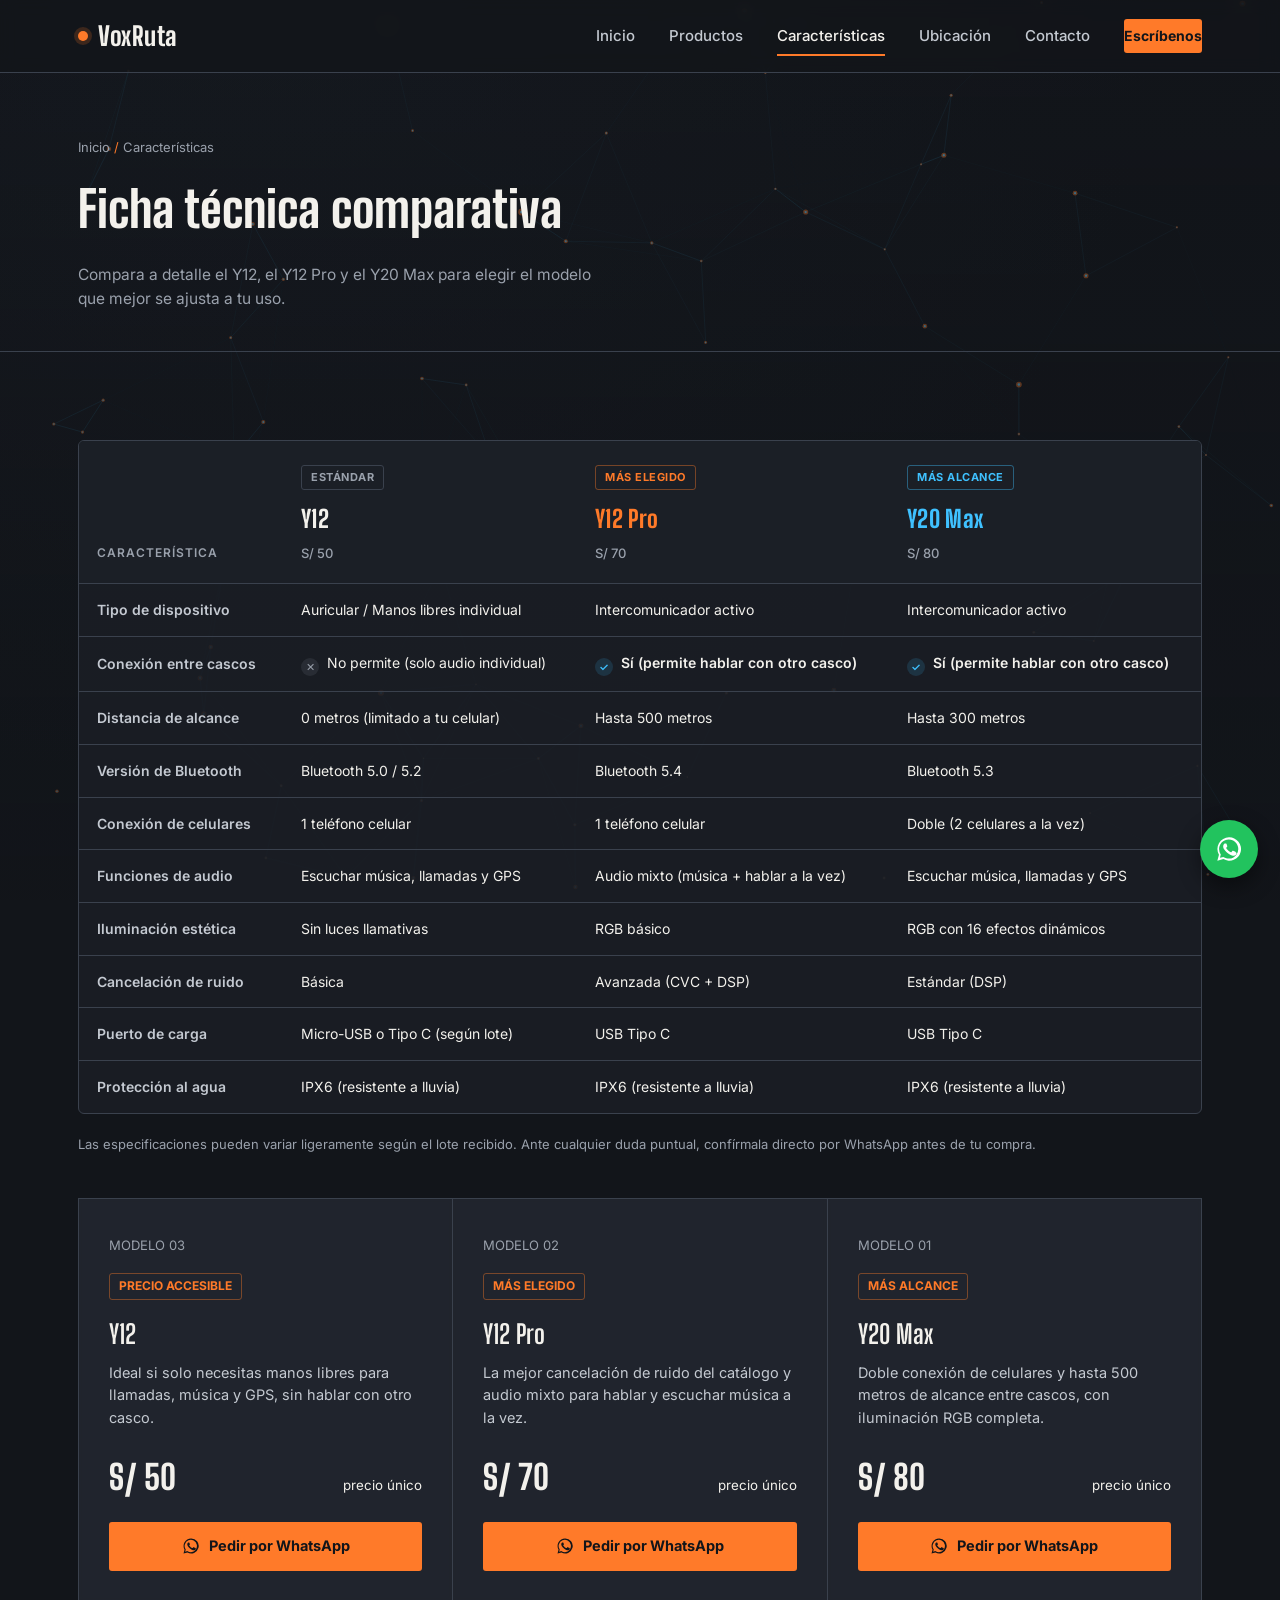
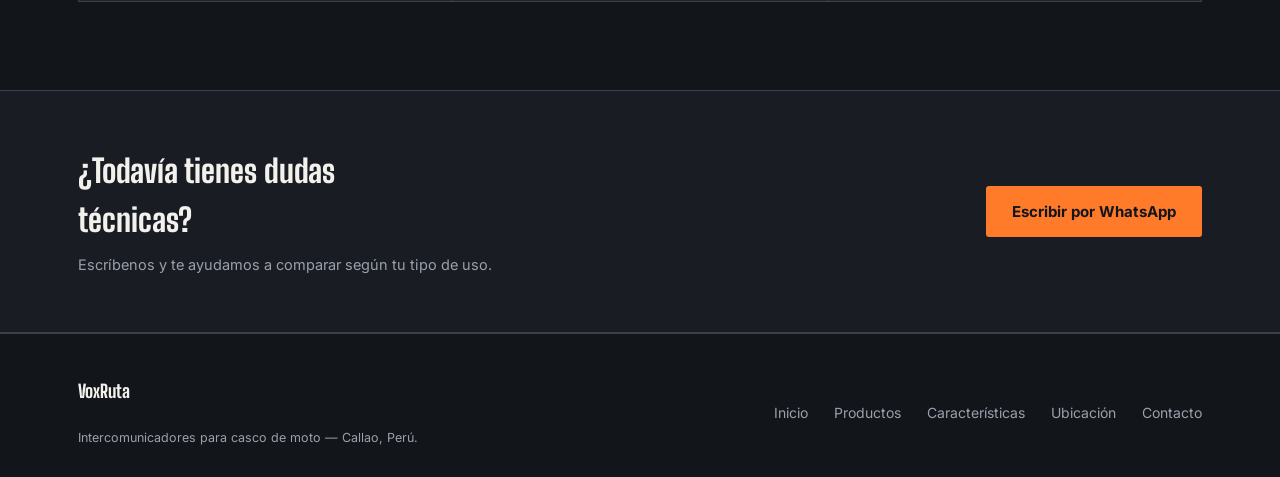
==== caracteristicas.html @ f1b03894 "Add files via upload" ====
<!DOCTYPE html>
<html lang="es">
<head>
<meta charset="UTF-8">
<meta name="viewport" content="width=device-width, initial-scale=1.0">
<title>Características técnicas — VoxRuta</title>
<meta name="description" content="Compara las características técnicas de los intercomunicadores VoxRuta: Y12, Y12 Pro y Y20 Max.">
<link rel="stylesheet" href="estilos/estilos.css">
</head>
<body>

<canvas id="fondo-animado"></canvas>
<div class="velo-fondo"></div>

<header class="encabezado">
  <div class="envoltura">
    <a href="index.html" class="marca"><span class="punto"></span>VoxRuta</a>
    <nav class="nav-principal" id="nav-principal">
      <a href="index.html">Inicio</a>
      <a href="productos.html">Productos</a>
      <a href="caracteristicas.html" class="activo">Características</a>
      <a href="ubicacion.html">Ubicación</a>
      <a href="contactos.html">Contacto</a>
      <a href="https://wa.me/51930140078?text=Hola%20VoxRuta%2C%20quiero%20informaci%C3%B3n%20sobre%20sus%20intercomunicadores" class="btn-wsp-nav" target="_blank" rel="noopener">Escríbenos</a>
    </nav>
    <button class="menu-toggle" id="menu-toggle" aria-label="Abrir menú" aria-expanded="false">
      <span></span><span></span><span></span>
    </button>
  </div>
</header>

<main>

  <section class="encabezado-pagina">
    <div class="envoltura">
      <div class="miga">Inicio <span class="ambar">/</span> Características</div>
      <h1>Ficha técnica comparativa</h1>
      <p>Compara a detalle el Y12, el Y12 Pro y el Y20 Max para elegir el modelo que mejor se ajusta a tu uso.</p>
    </div>
  </section>

  <section class="seccion">
    <div class="envoltura">

      <div class="tabla-envoltorio">
        <table class="tabla-caracteristicas">
          <thead>
            <tr>
              <th class="col-caracteristica">Característica</th>
              <th class="col-modelo modelo-y12">
                <span class="badge-modelo">Estándar</span>
                Y12
                <span class="precio-col">S/ 50</span>
              </th>
              <th class="col-modelo modelo-y12pro">
                <span class="badge-modelo badge-ambar">Más elegido</span>
                Y12 Pro
                <span class="precio-col">S/ 70</span>
              </th>
              <th class="col-modelo modelo-y20max">
                <span class="badge-modelo badge-onda">Más alcance</span>
                Y20 Max
                <span class="precio-col">S/ 80</span>
              </th>
            </tr>
          </thead>
          <tbody>
            <tr>
              <td class="col-caracteristica">Tipo de dispositivo</td>
              <td>Auricular / Manos libres individual</td>
              <td>Intercomunicador activo</td>
              <td>Intercomunicador activo</td>
            </tr>
            <tr>
              <td class="col-caracteristica">Conexión entre cascos</td>
              <td class="valor-no"><span class="icono-valor">✕</span>No permite (solo audio individual)</td>
              <td class="valor-si"><span class="icono-valor">✓</span>Sí (permite hablar con otro casco)</td>
              <td class="valor-si"><span class="icono-valor">✓</span>Sí (permite hablar con otro casco)</td>
            </tr>
            <tr>
              <td class="col-caracteristica">Distancia de alcance</td>
              <td>0 metros (limitado a tu celular)</td>
              <td>Hasta 500 metros</td>
              <td>Hasta 300 metros</td>
            </tr>
            <tr>
              <td class="col-caracteristica">Versión de Bluetooth</td>
              <td>Bluetooth 5.0 / 5.2</td>
              <td>Bluetooth 5.4</td>
              <td>Bluetooth 5.3</td>
            </tr>
            <tr>
              <td class="col-caracteristica">Conexión de celulares</td>
              <td>1 teléfono celular</td>
              <td>1 teléfono celular</td>
              <td>Doble (2 celulares a la vez)</td>
            </tr>
            <tr>
              <td class="col-caracteristica">Funciones de audio</td>
              <td>Escuchar música, llamadas y GPS</td>
              <td>Audio mixto (música + hablar a la vez)</td>
              <td>Escuchar música, llamadas y GPS</td>
            </tr>
            <tr>
              <td class="col-caracteristica">Iluminación estética</td>
              <td>Sin luces llamativas</td>
              <td>RGB básico</td>
              <td>RGB con 16 efectos dinámicos</td>
            </tr>
            <tr>
              <td class="col-caracteristica">Cancelación de ruido</td>
              <td>Básica</td>
              <td>Avanzada (CVC + DSP)</td>
              <td>Estándar (DSP)</td>
            </tr>
            <tr>
              <td class="col-caracteristica">Puerto de carga</td>
              <td>Micro-USB o Tipo C (según lote)</td>
              <td>USB Tipo C</td>
              <td>USB Tipo C</td>
            </tr>
            <tr>
              <td class="col-caracteristica">Protección al agua</td>
              <td>IPX6 (resistente a lluvia)</td>
              <td>IPX6 (resistente a lluvia)</td>
              <td>IPX6 (resistente a lluvia)</td>
            </tr>
          </tbody>
        </table>
      </div>

      <p style="margin-top:20px; font-size:13px; color:var(--gris-400)">Las especificaciones pueden variar ligeramente según el lote recibido. Ante cualquier duda puntual, confírmala directo por WhatsApp antes de tu compra.</p>

      <div class="grilla-productos" style="margin-top:44px;">

        <article class="tarjeta-producto">
          <span class="modelo-num">MODELO 03</span>
          <span class="destacado">PRECIO ACCESIBLE</span>
          <h3>Y12</h3>
          <p class="desc">Ideal si solo necesitas manos libres para llamadas, música y GPS, sin hablar con otro casco.</p>
          <div class="precio-fila">
            <span class="precio">S/ 50</span>
            <small>precio único</small>
          </div>
          <a href="https://wa.me/51930140078?text=Hola%20VoxRuta%2C%20quiero%20cotizar%20el%20Y12%20(S%2F%2050)" class="btn-comprar" target="_blank" rel="noopener">
            <svg viewBox="0 0 24 24" fill="currentColor"><path d="M17.5 14.4c-.3-.1-1.6-.8-1.9-.9-.3-.1-.4-.1-.6.1-.2.3-.7.9-.8 1-.1.2-.3.2-.6.1-.3-.1-1.2-.4-2.3-1.4-.8-.7-1.4-1.6-1.6-1.9-.2-.3 0-.5.1-.6.1-.1.3-.3.4-.5.1-.1.2-.3.3-.4.1-.2 0-.4 0-.5C10.4 9 10 8 9.8 7.6c-.2-.4-.4-.4-.6-.4h-.5c-.2 0-.5.1-.7.3-.3.3-1 1-1 2.3s1 2.7 1.2 2.9c.1.2 2 3 4.8 4.3.7.3 1.2.5 1.6.6.7.2 1.3.2 1.8.1.5-.1 1.6-.7 1.9-1.3.2-.6.2-1.1.2-1.2-.1-.1-.3-.2-.6-.3Z"/><path d="M12 2a10 10 0 0 0-8.6 15L2 22l5.2-1.4A10 10 0 1 0 12 2Zm0 18.2c-1.6 0-3.2-.4-4.5-1.2l-.3-.2-3 .8.8-2.9-.2-.3A8.2 8.2 0 1 1 12 20.2Z"/></svg>
            Pedir por WhatsApp
          </a>
        </article>

        <article class="tarjeta-producto">
          <span class="modelo-num">MODELO 02</span>
          <span class="destacado">MÁS ELEGIDO</span>
          <h3>Y12 Pro</h3>
          <p class="desc">La mejor cancelación de ruido del catálogo y audio mixto para hablar y escuchar música a la vez.</p>
          <div class="precio-fila">
            <span class="precio">S/ 70</span>
            <small>precio único</small>
          </div>
          <a href="https://wa.me/51930140078?text=Hola%20VoxRuta%2C%20quiero%20cotizar%20el%20Y12%20Pro%20(S%2F%2070)" class="btn-comprar" target="_blank" rel="noopener">
            <svg viewBox="0 0 24 24" fill="currentColor"><path d="M17.5 14.4c-.3-.1-1.6-.8-1.9-.9-.3-.1-.4-.1-.6.1-.2.3-.7.9-.8 1-.1.2-.3.2-.6.1-.3-.1-1.2-.4-2.3-1.4-.8-.7-1.4-1.6-1.6-1.9-.2-.3 0-.5.1-.6.1-.1.3-.3.4-.5.1-.1.2-.3.3-.4.1-.2 0-.4 0-.5C10.4 9 10 8 9.8 7.6c-.2-.4-.4-.4-.6-.4h-.5c-.2 0-.5.1-.7.3-.3.3-1 1-1 2.3s1 2.7 1.2 2.9c.1.2 2 3 4.8 4.3.7.3 1.2.5 1.6.6.7.2 1.3.2 1.8.1.5-.1 1.6-.7 1.9-1.3.2-.6.2-1.1.2-1.2-.1-.1-.3-.2-.6-.3Z"/><path d="M12 2a10 10 0 0 0-8.6 15L2 22l5.2-1.4A10 10 0 1 0 12 2Zm0 18.2c-1.6 0-3.2-.4-4.5-1.2l-.3-.2-3 .8.8-2.9-.2-.3A8.2 8.2 0 1 1 12 20.2Z"/></svg>
            Pedir por WhatsApp
          </a>
        </article>

        <article class="tarjeta-producto">
          <span class="modelo-num">MODELO 01</span>
          <span class="destacado">MÁS ALCANCE</span>
          <h3>Y20 Max</h3>
          <p class="desc">Doble conexión de celulares y hasta 500 metros de alcance entre cascos, con iluminación RGB completa.</p>
          <div class="precio-fila">
            <span class="precio">S/ 80</span>
            <small>precio único</small>
          </div>
          <a href="https://wa.me/51930140078?text=Hola%20VoxRuta%2C%20quiero%20cotizar%20el%20Y20%20Max%20(S%2F%2080)" class="btn-comprar" target="_blank" rel="noopener">
            <svg viewBox="0 0 24 24" fill="currentColor"><path d="M17.5 14.4c-.3-.1-1.6-.8-1.9-.9-.3-.1-.4-.1-.6.1-.2.3-.7.9-.8 1-.1.2-.3.2-.6.1-.3-.1-1.2-.4-2.3-1.4-.8-.7-1.4-1.6-1.6-1.9-.2-.3 0-.5.1-.6.1-.1.3-.3.4-.5.1-.1.2-.3.3-.4.1-.2 0-.4 0-.5C10.4 9 10 8 9.8 7.6c-.2-.4-.4-.4-.6-.4h-.5c-.2 0-.5.1-.7.3-.3.3-1 1-1 2.3s1 2.7 1.2 2.9c.1.2 2 3 4.8 4.3.7.3 1.2.5 1.6.6.7.2 1.3.2 1.8.1.5-.1 1.6-.7 1.9-1.3.2-.6.2-1.1.2-1.2-.1-.1-.3-.2-.6-.3Z"/><path d="M12 2a10 10 0 0 0-8.6 15L2 22l5.2-1.4A10 10 0 1 0 12 2Zm0 18.2c-1.6 0-3.2-.4-4.5-1.2l-.3-.2-3 .8.8-2.9-.2-.3A8.2 8.2 0 1 1 12 20.2Z"/></svg>
            Pedir por WhatsApp
          </a>
        </article>

      </div>

    </div>
  </section>

  <section class="banner-wsp">
    <div class="envoltura">
      <div>
        <h3>¿Todavía tienes dudas técnicas?</h3>
        <p>Escríbenos y te ayudamos a comparar según tu tipo de uso.</p>
      </div>
      <a href="https://wa.me/51930140078?text=Hola%20VoxRuta%2C%20tengo%20una%20duda%20t%C3%A9cnica%20sobre%20los%20modelos" class="btn-primario" target="_blank" rel="noopener">Escribir por WhatsApp</a>
    </div>
  </section>

</main>

<footer class="pie">
  <div class="envoltura">
    <div>
      <div class="pie-marca">VoxRuta</div>
      <p class="pie-copy">Intercomunicadores para casco de moto — Callao, Perú.</p>
    </div>
    <nav class="pie-links">
      <a href="index.html">Inicio</a>
      <a href="productos.html">Productos</a>
      <a href="caracteristicas.html">Características</a>
      <a href="ubicacion.html">Ubicación</a>
      <a href="contacto.html">Contacto</a>
    </nav>
  </div>
</footer>

<a class="wsp-flotante" href="https://wa.me/51930140078?text=Hola%20VoxRuta%2C%20quiero%20informaci%C3%B3n%20sobre%20sus%20intercomunicadores" target="_blank" rel="noopener" aria-label="Escribir por WhatsApp">
  <svg viewBox="0 0 24 24" fill="#fff"><path d="M17.5 14.4c-.3-.1-1.6-.8-1.9-.9-.3-.1-.4-.1-.6.1-.2.3-.7.9-.8 1-.1.2-.3.2-.6.1-.3-.1-1.2-.4-2.3-1.4-.8-.7-1.4-1.6-1.6-1.9-.2-.3 0-.5.1-.6.1-.1.3-.3.4-.5.1-.1.2-.3.3-.4.1-.2 0-.4 0-.5C10.4 9 10 8 9.8 7.6c-.2-.4-.4-.4-.6-.4h-.5c-.2 0-.5.1-.7.3-.3.3-1 1-1 2.3s1 2.7 1.2 2.9c.1.2 2 3 4.8 4.3.7.3 1.2.5 1.6.6.7.2 1.3.2 1.8.1.5-.1 1.6-.7 1.9-1.3.2-.6.2-1.1.2-1.2-.1-.1-.3-.2-.6-.3Z"/><path d="M12 2a10 10 0 0 0-8.6 15L2 22l5.2-1.4A10 10 0 1 0 12 2Zm0 18.2c-1.6 0-3.2-.4-4.5-1.2l-.3-.2-3 .8.8-2.9-.2-.3A8.2 8.2 0 1 1 12 20.2Z"/></svg>
</a>

<style>
  .tabla-envoltorio{
    overflow-x:auto;
    border:1px solid var(--linea-500);
    border-radius:6px;
    background:rgba(27,31,38,0.82);
    -webkit-overflow-scrolling:touch;
  }

  .tabla-caracteristicas{
    width:100%;
    border-collapse:collapse;
    min-width:720px;
    font-size:14.5px;
  }

  .tabla-caracteristicas thead th{
    text-align:left;
    padding:24px 18px 20px;
    background:var(--asfalto-800);
    border-bottom:1px solid var(--linea-500);
    vertical-align:top;
  }

  .tabla-caracteristicas th.col-caracteristica{
    color:var(--gris-400);
    font-family:var(--fuente-texto);
    font-size:12px;
    font-weight:600;
    text-transform:uppercase;
    letter-spacing:1px;
    vertical-align:bottom;
  }

  .col-modelo{
    font-family:var(--fuente-display);
    font-weight:800;
    font-size:24px;
    letter-spacing:0.3px;
  }

  .modelo-y12{ color:var(--crema-100); }
  .modelo-y12pro{ color:var(--ambar-500); }
  .modelo-y20max{ color:var(--onda-500); }

  .badge-modelo{
    display:block;
    width:fit-content;
    font-family:var(--fuente-texto);
    font-size:11px;
    font-weight:700;
    text-transform:uppercase;
    letter-spacing:0.5px;
    color:var(--gris-400);
    border:1px solid var(--linea-500);
    padding:3px 9px;
    border-radius:3px;
    margin-bottom:10px;
  }

  .badge-modelo.badge-ambar{
    color:var(--ambar-500);
    border-color:rgba(255,122,41,0.4);
  }

  .badge-modelo.badge-onda{
    color:var(--onda-500);
    border-color:rgba(63,193,255,0.4);
  }

  .precio-col{
    display:block;
    font-family:var(--fuente-texto);
    font-size:13px;
    font-weight:500;
    color:var(--gris-400);
    margin-top:6px;
    letter-spacing:0;
  }

  .tabla-caracteristicas td{
    padding:15px 18px;
    border-bottom:1px solid var(--linea-500);
    color:var(--crema-100);
    vertical-align:middle;
    font-size:14px;
  }

  .tabla-caracteristicas td.col-caracteristica{
    color:var(--gris-300);
    font-weight:600;
    white-space:nowrap;
  }

  .tabla-caracteristicas tbody tr:hover td{
    background:rgba(255,255,255,0.025);
  }

  .tabla-caracteristicas tbody tr:last-child td{
    border-bottom:none;
  }

  .valor-no{ color:var(--gris-400); }
  .valor-si{ color:var(--onda-500); font-weight:600; }

  .icono-valor{
    display:inline-flex;
    align-items:center;
    justify-content:center;
    width:18px; height:18px;
    border-radius:50%;
    font-size:11px;
    margin-right:8px;
    vertical-align:-3px;
  }

  .valor-no .icono-valor{
    background:rgba(154,161,172,0.12);
    color:var(--gris-400);
  }

  .valor-si .icono-valor{
    background:rgba(63,193,255,0.14);
    color:var(--onda-500);
  }

  @media (max-width: 640px){
    .tabla-caracteristicas{ font-size:13.5px; }
    .col-modelo{ font-size:19px; }
  }
</style>

<script src="estilos/fondo.js"></script>
<script>
  const btnMenu = document.getElementById('menu-toggle');
  const nav = document.getElementById('nav-principal');
  btnMenu.addEventListener('click', () => {
    const abierto = nav.classList.toggle('abierto');
    btnMenu.setAttribute('aria-expanded', abierto);
  });
</script>

</body>
</html>
---- estilos/estilos.css ----
@import url('https://fonts.googleapis.com/css2?family=Big+Shoulders+Display:wght@600;700;800&family=Inter:wght@400;500;600;700&display=swap');

:root{
  --asfalto-900:#12151A;
  --asfalto-800:#1B1F26;
  --asfalto-700:#262B34;
  --linea-500:#3A414D;
  --ambar-500:#FF7A29;
  --ambar-400:#FF9A57;
  --onda-500:#3FC1FF;
  --crema-100:#F3F1EC;
  --gris-400:#9AA1AC;
  --gris-300:#C4C9D1;

  --fuente-display:'Big Shoulders Display', 'Arial Narrow', sans-serif;
  --fuente-texto:'Inter', -apple-system, BlinkMacSystemFont, 'Segoe UI', sans-serif;

  --radio-radar: 220px;
}

*{ box-sizing:border-box; margin:0; padding:0; }

html{ scroll-behavior:smooth; }

body{
  background:var(--asfalto-900);
  color:var(--crema-100);
  font-family:var(--fuente-texto);
  line-height:1.55;
  -webkit-font-smoothing:antialiased;
  position:relative;
}

/* -------------------- Fondo animado (canvas) -------------------- */

#fondo-animado{
  position:fixed;
  inset:0;
  z-index:-2;
  width:100vw;
  height:100vh;
  display:block;
  background:radial-gradient(ellipse at 20% 0%, #171B22 0%, var(--asfalto-900) 62%);
}

.velo-fondo{
  position:fixed;
  inset:0;
  z-index:-1;
  background:linear-gradient(180deg, rgba(18,21,26,0.35) 0%, rgba(18,21,26,0.55) 100%);
  pointer-events:none;
}

a{ color:inherit; text-decoration:none; }

img{ max-width:100%; display:block; }

.envoltura{
  max-width:1180px;
  margin:0 auto;
  padding:0 28px;
}

/* -------------------- Encabezado -------------------- */

.encabezado{
  position:sticky;
  top:0;
  z-index:50;
  background:rgba(18,21,26,0.72);
  backdrop-filter:blur(8px);
  border-bottom:1px solid var(--linea-500);
}

.encabezado .envoltura{
  display:flex;
  align-items:center;
  justify-content:space-between;
  height:72px;
}

.marca{
  display:flex;
  align-items:center;
  gap:10px;
  font-family:var(--fuente-display);
  font-weight:800;
  font-size:26px;
  letter-spacing:0.5px;
}

.marca .punto{
  width:10px;
  height:10px;
  border-radius:50%;
  background:var(--ambar-500);
  box-shadow:0 0 0 4px rgba(255,122,41,0.18);
}

.nav-principal{
  display:flex;
  align-items:center;
  gap:34px;
  font-size:15px;
  font-weight:500;
  color:var(--gris-300);
}

.nav-principal a{
  position:relative;
  padding:6px 0;
  transition:color .2s ease;
}
.nav-principal a:hover,
.nav-principal a.activo{ color:var(--crema-100); }
.nav-principal a.activo::after{
  content:"";
  position:absolute;
  left:0; right:0; bottom:-2px;
  height:2px;
  background:var(--ambar-500);
}

.btn-wsp-nav{
  display:flex;
  align-items:center;
  gap:8px;
  background:var(--ambar-500);
  color:var(--asfalto-900);
  font-weight:700;
  padding:10px 18px;
  border-radius:3px;
  font-size:14px;
  transition:background .2s ease, transform .15s ease;
}
.btn-wsp-nav:hover{ background:var(--ambar-400); transform:translateY(-1px); }

.menu-toggle{
  display:none;
  flex-direction:column;
  gap:5px;
  background:none;
  border:none;
  cursor:pointer;
  padding:6px;
}
.menu-toggle span{
  width:24px; height:2px; background:var(--crema-100);
}

/* -------------------- Botón flotante WhatsApp -------------------- */

.wsp-flotante{
  position:fixed;
  right:22px;
  bottom:22px;
  z-index:60;
  width:58px;
  height:58px;
  border-radius:50%;
  background:#22C35E;
  display:flex;
  align-items:center;
  justify-content:center;
  box-shadow:0 8px 22px rgba(0,0,0,0.45);
  transition:transform .18s ease;
}
.wsp-flotante:hover{ transform:scale(1.07); }
.wsp-flotante svg{ width:28px; height:28px; }

/* -------------------- Hero -------------------- */

.hero{
  position:relative;
  overflow:hidden;
  padding:96px 0 80px;
  border-bottom:1px solid var(--linea-500);
}

.hero-video{
  position:absolute;
  inset:0;
  z-index:0;
  width:100%;
  height:100%;
  object-fit:cover;
  object-position:center 40%;
}

.hero-video-overlay{
  position:absolute;
  inset:0;
  z-index:0;
  background:
    linear-gradient(90deg, rgba(18,21,26,0.94) 0%, rgba(18,21,26,0.75) 42%, rgba(18,21,26,0.45) 75%, rgba(18,21,26,0.65) 100%),
    linear-gradient(180deg, rgba(18,21,26,0.25) 0%, rgba(18,21,26,0.55) 100%);
}

@media (prefers-reduced-motion: reduce){
  .hero-video{ display:none; }
}

.hero .envoltura{
  position:relative;
  z-index:1;
  display:grid;
  grid-template-columns:1.1fr 0.9fr;
  gap:56px;
  align-items:center;
}

.hero-etiqueta{
  display:inline-flex;
  align-items:center;
  gap:8px;
  font-size:13px;
  font-weight:600;
  color:var(--onda-500);
  margin-bottom:18px;
}
.hero-etiqueta .barra{ width:22px; height:2px; background:var(--onda-500); }

.hero h1{
  font-family:var(--fuente-display);
  font-weight:800;
  font-size:clamp(40px, 6vw, 64px);
  line-height:0.98;
  letter-spacing:0.2px;
  margin-bottom:22px;
}
.hero h1 span{ color:var(--ambar-500); }

.hero p.intro{
  font-size:18px;
  color:var(--gris-300);
  max-width:46ch;
  margin-bottom:32px;
}

.fila-botones{ display:flex; gap:14px; flex-wrap:wrap; }

.btn-primario, .btn-secundario{
  display:inline-flex;
  align-items:center;
  gap:10px;
  padding:14px 26px;
  border-radius:3px;
  font-weight:700;
  font-size:15px;
  transition:transform .15s ease, background .2s ease, border-color .2s ease;
}
.btn-primario{ background:var(--ambar-500); color:var(--asfalto-900); }
.btn-primario:hover{ background:var(--ambar-400); transform:translateY(-1px); }
.btn-secundario{ border:1px solid var(--linea-500); color:var(--crema-100); }
.btn-secundario:hover{ border-color:var(--gris-400); }

/* Radar decorativo del hero */
.radar-wrap{
  position:relative;
  display:flex;
  align-items:center;
  justify-content:center;
  height:var(--radio-radar);
}
.radar-anillo{
  position:absolute;
  border:1px solid var(--linea-500);
  border-radius:50%;
}
.radar-anillo.a1{ width:100%; height:100%; }
.radar-anillo.a2{ width:70%; height:70%; }
.radar-anillo.a3{ width:40%; height:40%; }
.radar-pulso{
  position:absolute;
  width:100%; height:100%;
  border-radius:50%;
  border:1px solid var(--ambar-500);
  animation:pulso 2.8s ease-out infinite;
}
@keyframes pulso{
  0%{ transform:scale(0.35); opacity:0.9; }
  100%{ transform:scale(1); opacity:0; }
}
.radar-centro{
  position:relative;
  z-index:2;
  width:76px; height:76px;
  border-radius:50%;
  background:rgba(27,31,38,0.85);
  border:1px solid var(--linea-500);
  display:flex;
  align-items:center;
  justify-content:center;
}
.radar-centro svg{ width:34px; height:34px; color:var(--ambar-500); }

@media (prefers-reduced-motion: reduce){
  .radar-pulso{ animation:none; }
}

/* -------------------- Franja de confianza -------------------- */

.franja{
  border-bottom:1px solid var(--linea-500);
  background:rgba(27,31,38,0.78);
}
.franja .envoltura{
  display:grid;
  grid-template-columns:repeat(3,1fr);
  padding:26px 28px;
}
.franja-item{
  text-align:center;
  padding:0 16px;
  font-size:14px;
  color:var(--gris-300);
  border-left:1px solid var(--linea-500);
}
.franja-item:first-child{ border-left:none; }
.franja-item strong{
  display:block;
  font-family:var(--fuente-display);
  font-size:24px;
  font-weight:700;
  color:var(--crema-100);
}

/* -------------------- Secciones genéricas -------------------- */

.seccion{ padding:88px 0; }
.seccion-cabecera{
  display:flex;
  align-items:flex-end;
  justify-content:space-between;
  gap:24px;
  margin-bottom:44px;
  flex-wrap:wrap;
}
.seccion-cabecera h2{
  font-family:var(--fuente-display);
  font-weight:800;
  font-size:clamp(30px,4vw,42px);
}
.seccion-cabecera p{
  color:var(--gris-400);
  max-width:40ch;
  font-size:15px;
}

/* -------------------- Grilla de productos -------------------- */

.grilla-productos{
  display:grid;
  grid-template-columns:repeat(3, 1fr);
  gap:1px;
  background:var(--linea-500);
  border:1px solid var(--linea-500);
}

.tarjeta-producto{
  background:rgba(27,31,38,0.82);
  padding:36px 30px 30px;
  backdrop-filter:blur(2px);
  display:flex;
  flex-direction:column;
}

.tarjeta-simple{
  cursor:pointer;
  transition:background .2s ease;
}

.tarjeta-simple:hover{
  background:rgba(38,43,52,0.9);
}

.tarjeta-simple h3{
  margin-bottom:0;
}

.tarjeta-producto .modelo-num{
  font-size:13px;
  color:var(--gris-400);
  margin-bottom:18px;
}

.icono-producto{
  width:56px; height:56px;
  color:var(--onda-500);
  margin-bottom:22px;
}

.foto-producto{
  width:100%;
  aspect-ratio:1 / 1;
  border-radius:4px;
  overflow:hidden;
  margin:-6px 0 20px;
  border:1px solid var(--linea-500);
  background:var(--asfalto-900);
}
.foto-producto img{
  width:100%; height:100%;
  object-fit:cover;
  display:block;
  transition:transform .35s ease;
}
.tarjeta-producto:hover .foto-producto img{ transform:scale(1.04); }

.tarjeta-producto h3{
  font-family:var(--fuente-display);
  font-weight:700;
  font-size:26px;
  margin-bottom:8px;
}

.tarjeta-producto .destacado{
  display:inline-block;
  font-size:12px;
  font-weight:700;
  color:var(--ambar-500);
  border:1px solid rgba(255,122,41,0.4);
  padding:3px 9px;
  border-radius:3px;
  margin-bottom:14px;
  width:fit-content;
}

.tarjeta-producto p.desc{
  color:var(--gris-300);
  font-size:14.5px;
  margin-bottom:22px;
  flex-grow:1;
}

.lista-specs{
  list-style:none;
  margin-bottom:26px;
  font-size:13.5px;
  color:var(--gris-400);
}
.lista-specs li{
  display:flex;
  justify-content:space-between;
  padding:8px 0;
  border-top:1px solid var(--linea-500);
}
.lista-specs li:last-child{ border-bottom:1px solid var(--linea-500); }
.lista-specs li span:last-child{ color:var(--crema-100); font-weight:500; }

.precio-fila{
  display:flex;
  align-items:baseline;
  justify-content:space-between;
  margin-bottom:18px;
}
.precio{
  font-family:var(--fuente-display);
  font-weight:800;
  font-size:34px;
  color:var(--crema-100);
}
.precio small{
  font-family:var(--fuente-texto);
  font-size:14px;
  font-weight:500;
  color:var(--gris-400);
}

.btn-comprar{
  display:flex;
  align-items:center;
  justify-content:center;
  gap:9px;
  background:var(--ambar-500);
  color:var(--asfalto-900);
  font-weight:700;
  font-size:14.5px;
  padding:13px 18px;
  border-radius:3px;
  transition:background .2s ease;
}
.btn-comprar:hover{ background:var(--ambar-400); }
.btn-comprar svg{ width:18px; height:18px; }

/* -------------------- Beneficios -------------------- */

.grilla-beneficios{
  display:grid;
  grid-template-columns:repeat(4,1fr);
  gap:36px;
}
.beneficio h4{
  font-family:var(--fuente-display);
  font-size:19px;
  font-weight:700;
  margin:16px 0 8px;
}
.beneficio p{ color:var(--gris-400); font-size:14px; }
.beneficio .num{
  font-family:var(--fuente-display);
  font-size:15px;
  color:var(--onda-500);
  font-weight:700;
}

/* -------------------- Banner WhatsApp -------------------- */

.banner-wsp{
  background:rgba(27,31,38,0.82);
  border-top:1px solid var(--linea-500);
  border-bottom:1px solid var(--linea-500);
}
.banner-wsp .envoltura{
  padding:56px 28px;
  display:flex;
  align-items:center;
  justify-content:space-between;
  gap:24px;
  flex-wrap:wrap;
}
.banner-wsp h3{
  font-family:var(--fuente-display);
  font-size:clamp(24px,3vw,32px);
  font-weight:800;
  max-width:22ch;
}
.banner-wsp p{ color:var(--gris-400); margin-top:8px; font-size:14.5px; }

/* -------------------- Formularios / tarjetas de contacto -------------------- */

.grilla-contacto{
  display:grid;
  grid-template-columns:1fr 1fr;
  gap:1px;
  background:var(--linea-500);
  border:1px solid var(--linea-500);
}
.panel-contacto{
  background:rgba(27,31,38,0.82);
  padding:40px;
  backdrop-filter:blur(2px);
}
.panel-contacto h3{
  font-family:var(--fuente-display);
  font-size:22px;
  margin-bottom:18px;
}
.dato-contacto{
  display:flex;
  gap:14px;
  padding:16px 0;
  border-top:1px solid var(--linea-500);
}
.dato-contacto:first-of-type{ border-top:none; }
.dato-contacto svg{ width:20px; height:20px; color:var(--ambar-500); flex-shrink:0; margin-top:2px; }
.dato-contacto .etiqueta{ font-size:12.5px; color:var(--gris-400); margin-bottom:3px; }
.dato-contacto .valor{ font-size:15px; font-weight:500; }

.mapa-embed{
  width:100%;
  height:100%;
  min-height:340px;
  border:0;
  filter:grayscale(0.35) contrast(1.05);
}

/* -------------------- Métodos de pago -------------------- */

.grilla-pagos{
  display:grid;
  grid-template-columns:repeat(5, 1fr);
  gap:1px;
  background:var(--linea-500);
  border:1px solid var(--linea-500);
}
.metodo-pago{
  background:rgba(27,31,38,0.82);
  padding:28px 20px;
  display:flex;
  flex-direction:column;
  align-items:flex-start;
  gap:14px;
}
.metodo-pago .icono-pago{
  width:40px; height:40px;
  border-radius:50%;
  display:flex;
  align-items:center;
  justify-content:center;
  background:var(--asfalto-900);
  border:1px solid var(--linea-500);
  font-family:var(--fuente-display);
  font-weight:700;
  font-size:14px;
  color:var(--ambar-500);
}
.metodo-pago .icono-pago svg{ width:20px; height:20px; color:var(--ambar-500); }
.metodo-pago h4{
  font-family:var(--fuente-display);
  font-weight:700;
  font-size:17px;
}
.metodo-pago p{
  font-size:13px;
  color:var(--gris-400);
  line-height:1.5;
}
.metodo-pago .numero{
  font-size:13.5px;
  color:var(--onda-500);
  font-weight:600;
  word-break:break-word;
}

@media (max-width: 900px){
  .grilla-pagos{ grid-template-columns:1fr 1fr; }
}
@media (max-width: 520px){
  .grilla-pagos{ grid-template-columns:1fr; }
}

/* -------------------- Pie -------------------- */

.pie{
  border-top:1px solid var(--linea-500);
  padding:44px 0 30px;
}
.pie .envoltura{
  display:flex;
  justify-content:space-between;
  align-items:center;
  flex-wrap:wrap;
  gap:18px;
}
.pie-marca{
  font-family:var(--fuente-display);
  font-weight:800;
  font-size:18px;
}
.pie-links{ display:flex; gap:26px; font-size:14px; color:var(--gris-400); }
.pie-copy{ font-size:12.5px; color:var(--gris-400); margin-top:22px; }

/* -------------------- Páginas internas (encabezado simple) -------------------- */

.encabezado-pagina{
  padding:64px 0 40px;
  border-bottom:1px solid var(--linea-500);
}
.encabezado-pagina .miga{
  font-size:13px;
  color:var(--gris-400);
  margin-bottom:14px;
}
.encabezado-pagina .miga .ambar{ color:var(--ambar-500); }
.encabezado-pagina h1{
  font-family:var(--fuente-display);
  font-weight:800;
  font-size:clamp(34px,5vw,50px);
}
.encabezado-pagina p{
  color:var(--gris-400);
  max-width:52ch;
  margin-top:14px;
  font-size:15.5px;
}

/* -------------------- Responsive -------------------- */

@media (max-width: 900px){
  .hero .envoltura{ grid-template-columns:1fr; }
  .radar-wrap{ display:none; }
  .grilla-productos{ grid-template-columns:1fr; }
  .grilla-beneficios{ grid-template-columns:1fr 1fr; }
  .grilla-contacto{ grid-template-columns:1fr; }
  .franja .envoltura{ grid-template-columns:1fr; gap:14px; }
  .franja-item{ border-left:none; border-top:1px solid var(--linea-500); padding-top:14px; }
  .franja-item:first-child{ border-top:none; padding-top:0; }
}

@media (max-width: 720px){
  .nav-principal{
    position:absolute;
    top:72px; left:0; right:0;
    background:var(--asfalto-900);
    border-bottom:1px solid var(--linea-500);
    flex-direction:column;
    align-items:flex-start;
    padding:20px 28px 28px;
    gap:18px;
    display:none;
  }
  .nav-principal.abierto{ display:flex; }
  .menu-toggle{ display:flex; }
  .btn-wsp-nav{ display:none; }
  .nav-principal .btn-wsp-nav{ display:flex; margin-top:8px; }
}

:focus-visible{
  outline:2px solid var(--onda-500);
  outline-offset:3px;
}
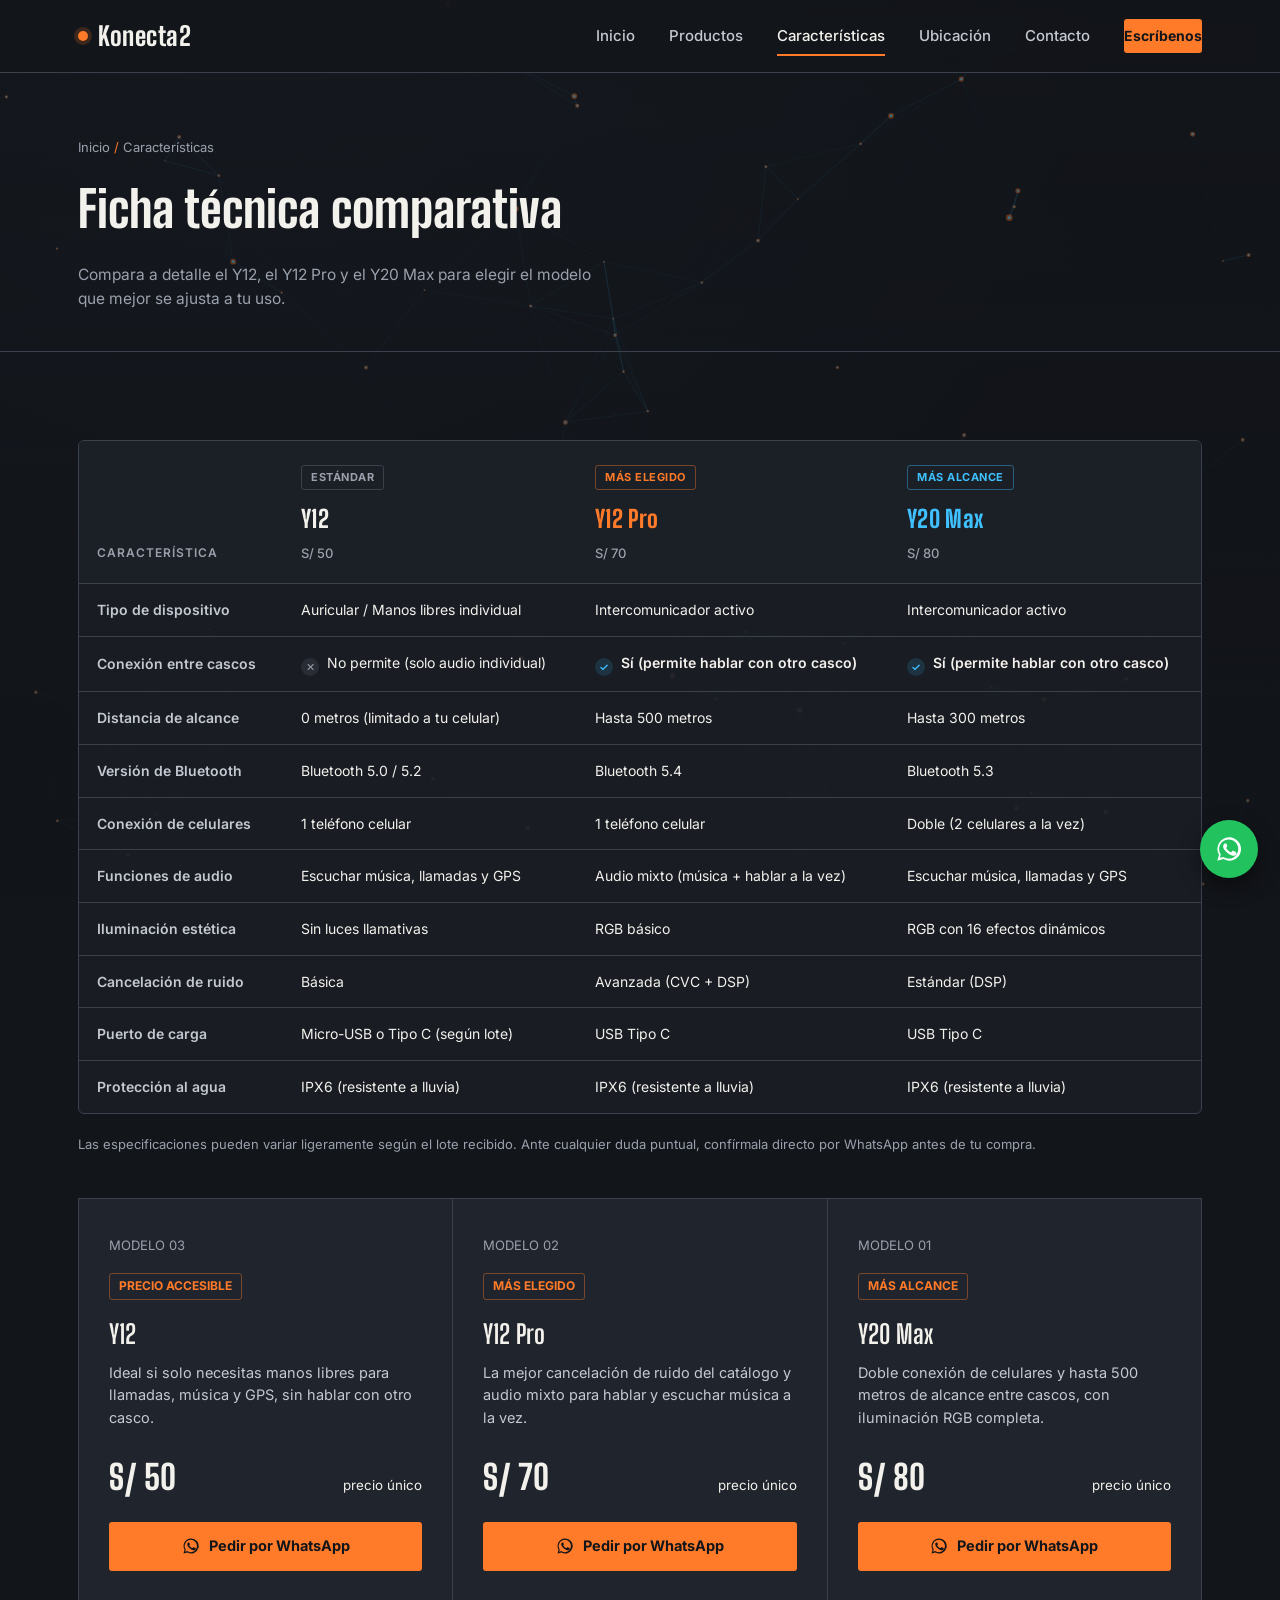
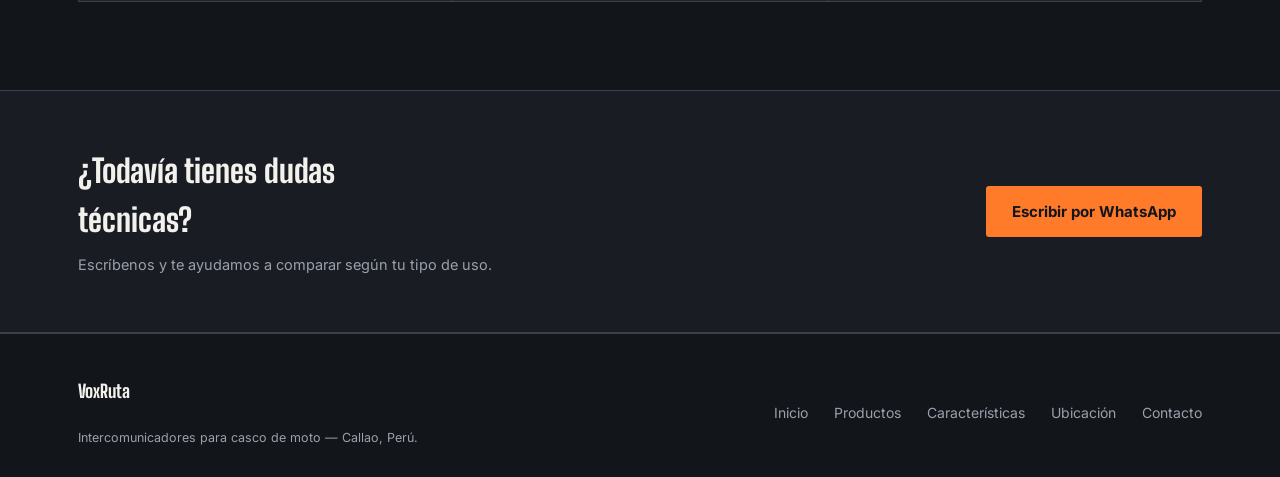
==== commit 028549c9: "Add files via upload" ====
--- a/caracteristicas.html
+++ b/caracteristicas.html
@@ -14,7 +14,7 @@
 
 <header class="encabezado">
   <div class="envoltura">
-    <a href="index.html" class="marca"><span class="punto"></span>VoxRuta</a>
+    <a href="index.html" class="marca"><span class="punto"></span>Konecta2</a>
     <nav class="nav-principal" id="nav-principal">
       <a href="index.html">Inicio</a>
       <a href="productos.html">Productos</a>
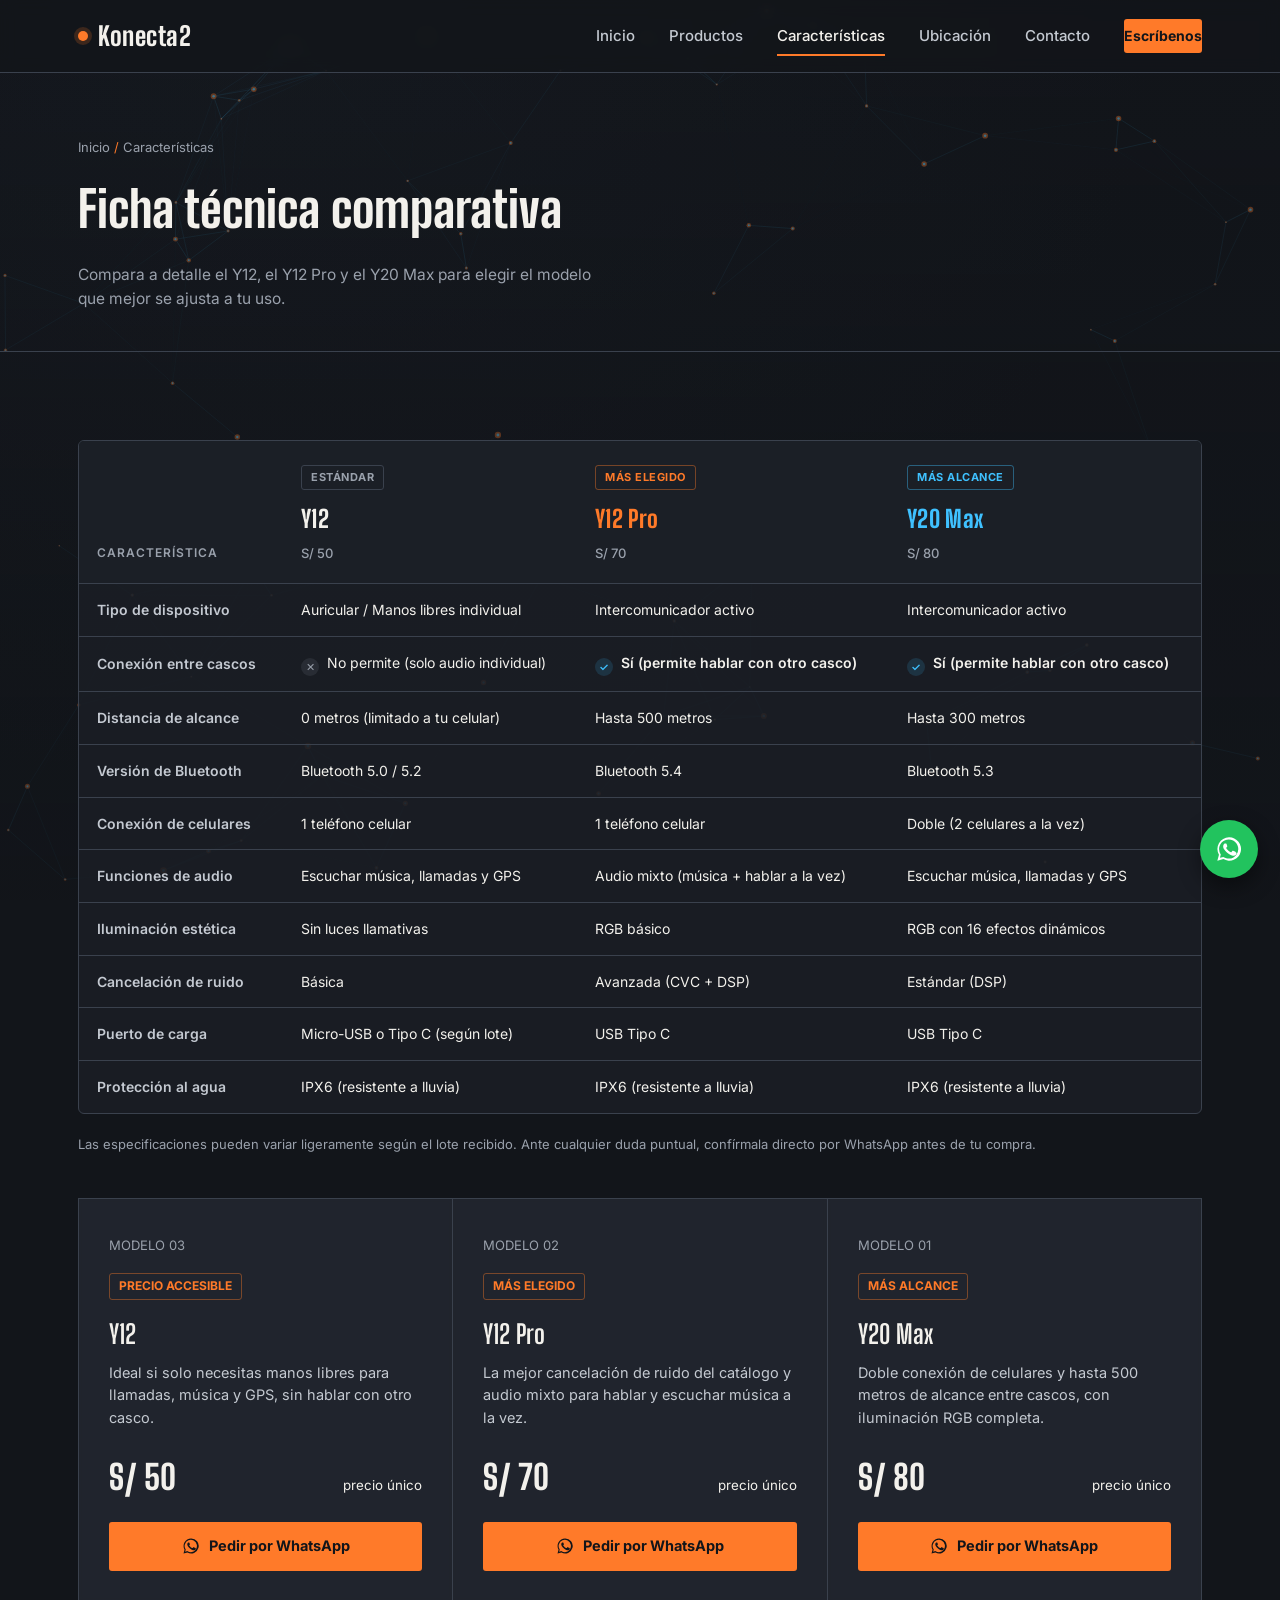
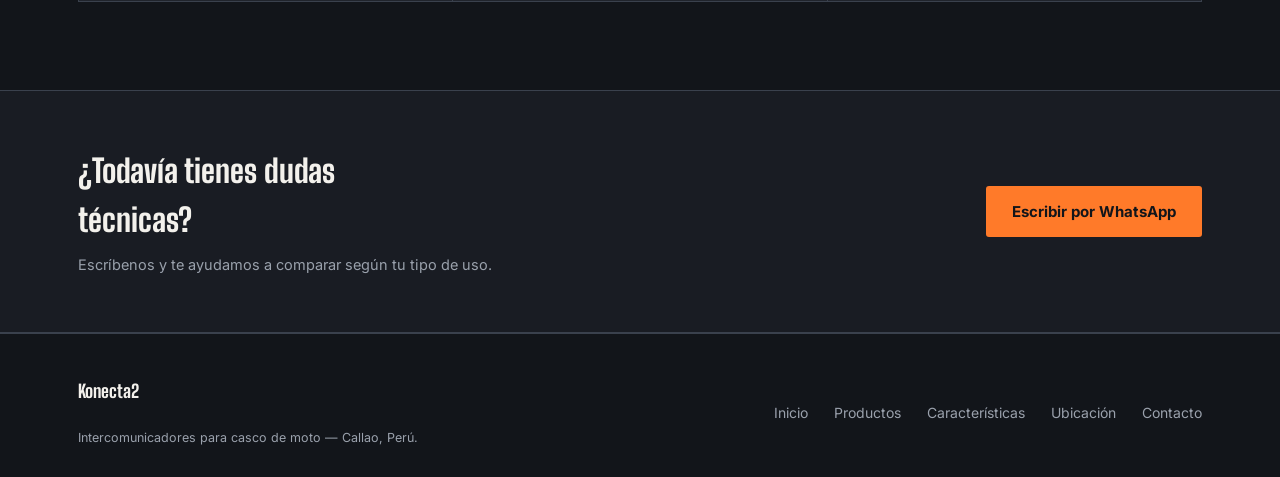
==== commit 54dbe041: "Add files via upload" ====
--- a/caracteristicas.html
+++ b/caracteristicas.html
@@ -3,8 +3,8 @@
 <head>
 <meta charset="UTF-8">
 <meta name="viewport" content="width=device-width, initial-scale=1.0">
-<title>Características técnicas — VoxRuta</title>
-<meta name="description" content="Compara las características técnicas de los intercomunicadores VoxRuta: Y12, Y12 Pro y Y20 Max.">
+<title>Características técnicas — Konecta2</title>
+<meta name="description" content="Compara las características técnicas de los intercomunicadores Konecta2: Y12, Y12 Pro y Y20 Max.">
 <link rel="stylesheet" href="estilos/estilos.css">
 </head>
 <body>
@@ -21,7 +21,7 @@
       <a href="caracteristicas.html" class="activo">Características</a>
       <a href="ubicacion.html">Ubicación</a>
       <a href="contactos.html">Contacto</a>
-      <a href="https://wa.me/51930140078?text=Hola%20VoxRuta%2C%20quiero%20informaci%C3%B3n%20sobre%20sus%20intercomunicadores" class="btn-wsp-nav" target="_blank" rel="noopener">Escríbenos</a>
+      <a href="https://wa.me/51930140078?text=Hola%20Konecta2%2C%20quiero%20informaci%C3%B3n%20sobre%20sus%20intercomunicadores" class="btn-wsp-nav" target="_blank" rel="noopener">Escríbenos</a>
     </nav>
     <button class="menu-toggle" id="menu-toggle" aria-label="Abrir menú" aria-expanded="false">
       <span></span><span></span><span></span>
@@ -142,7 +142,7 @@
             <span class="precio">S/ 50</span>
             <small>precio único</small>
           </div>
-          <a href="https://wa.me/51930140078?text=Hola%20VoxRuta%2C%20quiero%20cotizar%20el%20Y12%20(S%2F%2050)" class="btn-comprar" target="_blank" rel="noopener">
+          <a href="https://wa.me/51930140078?text=Hola%20Konecta2%2C%20quiero%20cotizar%20el%20Y12%20(S%2F%2050)" class="btn-comprar" target="_blank" rel="noopener">
             <svg viewBox="0 0 24 24" fill="currentColor"><path d="M17.5 14.4c-.3-.1-1.6-.8-1.9-.9-.3-.1-.4-.1-.6.1-.2.3-.7.9-.8 1-.1.2-.3.2-.6.1-.3-.1-1.2-.4-2.3-1.4-.8-.7-1.4-1.6-1.6-1.9-.2-.3 0-.5.1-.6.1-.1.3-.3.4-.5.1-.1.2-.3.3-.4.1-.2 0-.4 0-.5C10.4 9 10 8 9.8 7.6c-.2-.4-.4-.4-.6-.4h-.5c-.2 0-.5.1-.7.3-.3.3-1 1-1 2.3s1 2.7 1.2 2.9c.1.2 2 3 4.8 4.3.7.3 1.2.5 1.6.6.7.2 1.3.2 1.8.1.5-.1 1.6-.7 1.9-1.3.2-.6.2-1.1.2-1.2-.1-.1-.3-.2-.6-.3Z"/><path d="M12 2a10 10 0 0 0-8.6 15L2 22l5.2-1.4A10 10 0 1 0 12 2Zm0 18.2c-1.6 0-3.2-.4-4.5-1.2l-.3-.2-3 .8.8-2.9-.2-.3A8.2 8.2 0 1 1 12 20.2Z"/></svg>
             Pedir por WhatsApp
           </a>
@@ -157,7 +157,7 @@
             <span class="precio">S/ 70</span>
             <small>precio único</small>
           </div>
-          <a href="https://wa.me/51930140078?text=Hola%20VoxRuta%2C%20quiero%20cotizar%20el%20Y12%20Pro%20(S%2F%2070)" class="btn-comprar" target="_blank" rel="noopener">
+          <a href="https://wa.me/51930140078?text=Hola%20Konecta2%2C%20quiero%20cotizar%20el%20Y12%20Pro%20(S%2F%2070)" class="btn-comprar" target="_blank" rel="noopener">
             <svg viewBox="0 0 24 24" fill="currentColor"><path d="M17.5 14.4c-.3-.1-1.6-.8-1.9-.9-.3-.1-.4-.1-.6.1-.2.3-.7.9-.8 1-.1.2-.3.2-.6.1-.3-.1-1.2-.4-2.3-1.4-.8-.7-1.4-1.6-1.6-1.9-.2-.3 0-.5.1-.6.1-.1.3-.3.4-.5.1-.1.2-.3.3-.4.1-.2 0-.4 0-.5C10.4 9 10 8 9.8 7.6c-.2-.4-.4-.4-.6-.4h-.5c-.2 0-.5.1-.7.3-.3.3-1 1-1 2.3s1 2.7 1.2 2.9c.1.2 2 3 4.8 4.3.7.3 1.2.5 1.6.6.7.2 1.3.2 1.8.1.5-.1 1.6-.7 1.9-1.3.2-.6.2-1.1.2-1.2-.1-.1-.3-.2-.6-.3Z"/><path d="M12 2a10 10 0 0 0-8.6 15L2 22l5.2-1.4A10 10 0 1 0 12 2Zm0 18.2c-1.6 0-3.2-.4-4.5-1.2l-.3-.2-3 .8.8-2.9-.2-.3A8.2 8.2 0 1 1 12 20.2Z"/></svg>
             Pedir por WhatsApp
           </a>
@@ -172,7 +172,7 @@
             <span class="precio">S/ 80</span>
             <small>precio único</small>
           </div>
-          <a href="https://wa.me/51930140078?text=Hola%20VoxRuta%2C%20quiero%20cotizar%20el%20Y20%20Max%20(S%2F%2080)" class="btn-comprar" target="_blank" rel="noopener">
+          <a href="https://wa.me/51930140078?text=Hola%20Konecta2%2C%20quiero%20cotizar%20el%20Y20%20Max%20(S%2F%2080)" class="btn-comprar" target="_blank" rel="noopener">
             <svg viewBox="0 0 24 24" fill="currentColor"><path d="M17.5 14.4c-.3-.1-1.6-.8-1.9-.9-.3-.1-.4-.1-.6.1-.2.3-.7.9-.8 1-.1.2-.3.2-.6.1-.3-.1-1.2-.4-2.3-1.4-.8-.7-1.4-1.6-1.6-1.9-.2-.3 0-.5.1-.6.1-.1.3-.3.4-.5.1-.1.2-.3.3-.4.1-.2 0-.4 0-.5C10.4 9 10 8 9.8 7.6c-.2-.4-.4-.4-.6-.4h-.5c-.2 0-.5.1-.7.3-.3.3-1 1-1 2.3s1 2.7 1.2 2.9c.1.2 2 3 4.8 4.3.7.3 1.2.5 1.6.6.7.2 1.3.2 1.8.1.5-.1 1.6-.7 1.9-1.3.2-.6.2-1.1.2-1.2-.1-.1-.3-.2-.6-.3Z"/><path d="M12 2a10 10 0 0 0-8.6 15L2 22l5.2-1.4A10 10 0 1 0 12 2Zm0 18.2c-1.6 0-3.2-.4-4.5-1.2l-.3-.2-3 .8.8-2.9-.2-.3A8.2 8.2 0 1 1 12 20.2Z"/></svg>
             Pedir por WhatsApp
           </a>
@@ -189,7 +189,7 @@
         <h3>¿Todavía tienes dudas técnicas?</h3>
         <p>Escríbenos y te ayudamos a comparar según tu tipo de uso.</p>
       </div>
-      <a href="https://wa.me/51930140078?text=Hola%20VoxRuta%2C%20tengo%20una%20duda%20t%C3%A9cnica%20sobre%20los%20modelos" class="btn-primario" target="_blank" rel="noopener">Escribir por WhatsApp</a>
+      <a href="https://wa.me/51930140078?text=Hola%20Konecta2%2C%20tengo%20una%20duda%20t%C3%A9cnica%20sobre%20los%20modelos" class="btn-primario" target="_blank" rel="noopener">Escribir por WhatsApp</a>
     </div>
   </section>
 
@@ -198,7 +198,7 @@
 <footer class="pie">
   <div class="envoltura">
     <div>
-      <div class="pie-marca">VoxRuta</div>
+      <div class="pie-marca">Konecta2</div>
       <p class="pie-copy">Intercomunicadores para casco de moto — Callao, Perú.</p>
     </div>
     <nav class="pie-links">
@@ -211,7 +211,7 @@
   </div>
 </footer>
 
-<a class="wsp-flotante" href="https://wa.me/51930140078?text=Hola%20VoxRuta%2C%20quiero%20informaci%C3%B3n%20sobre%20sus%20intercomunicadores" target="_blank" rel="noopener" aria-label="Escribir por WhatsApp">
+<a class="wsp-flotante" href="https://wa.me/51930140078?text=Hola%20Konecta2%2C%20quiero%20informaci%C3%B3n%20sobre%20sus%20intercomunicadores" target="_blank" rel="noopener" aria-label="Escribir por WhatsApp">
   <svg viewBox="0 0 24 24" fill="#fff"><path d="M17.5 14.4c-.3-.1-1.6-.8-1.9-.9-.3-.1-.4-.1-.6.1-.2.3-.7.9-.8 1-.1.2-.3.2-.6.1-.3-.1-1.2-.4-2.3-1.4-.8-.7-1.4-1.6-1.6-1.9-.2-.3 0-.5.1-.6.1-.1.3-.3.4-.5.1-.1.2-.3.3-.4.1-.2 0-.4 0-.5C10.4 9 10 8 9.8 7.6c-.2-.4-.4-.4-.6-.4h-.5c-.2 0-.5.1-.7.3-.3.3-1 1-1 2.3s1 2.7 1.2 2.9c.1.2 2 3 4.8 4.3.7.3 1.2.5 1.6.6.7.2 1.3.2 1.8.1.5-.1 1.6-.7 1.9-1.3.2-.6.2-1.1.2-1.2-.1-.1-.3-.2-.6-.3Z"/><path d="M12 2a10 10 0 0 0-8.6 15L2 22l5.2-1.4A10 10 0 1 0 12 2Zm0 18.2c-1.6 0-3.2-.4-4.5-1.2l-.3-.2-3 .8.8-2.9-.2-.3A8.2 8.2 0 1 1 12 20.2Z"/></svg>
 </a>
 
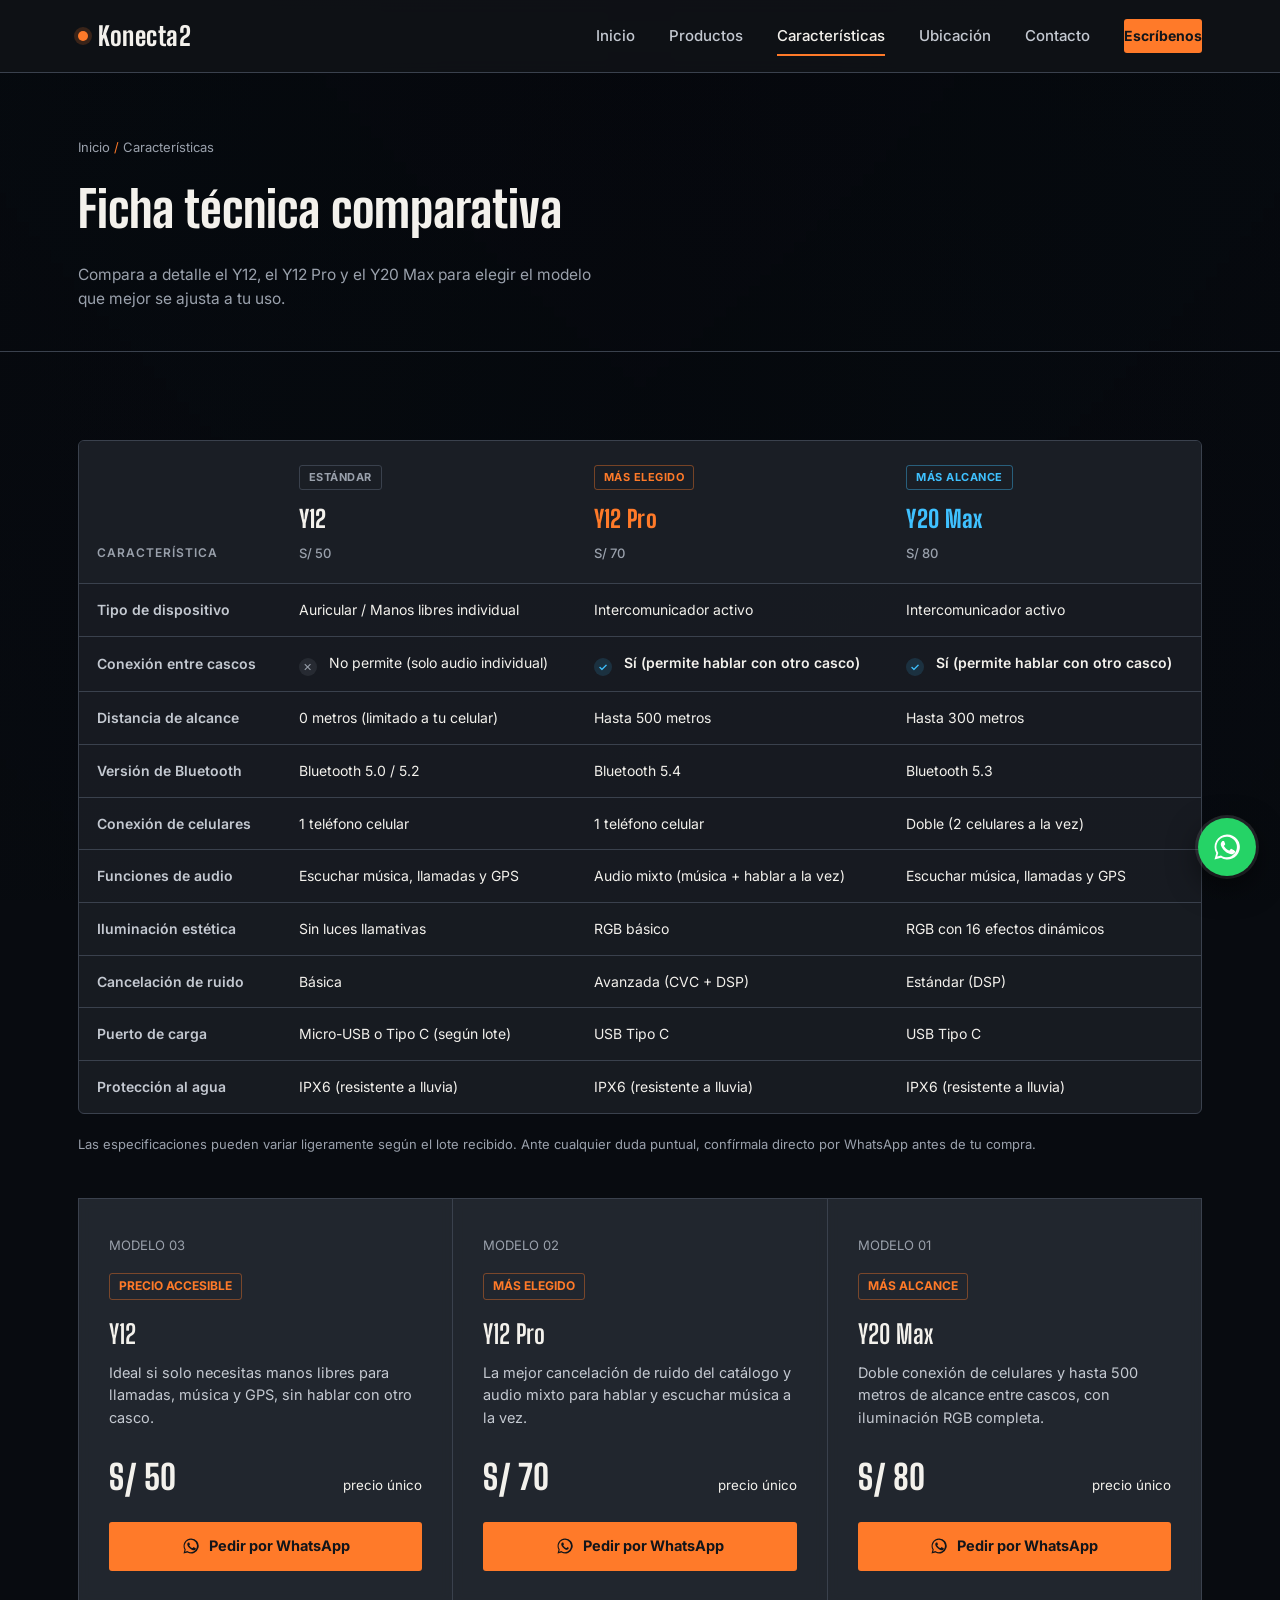
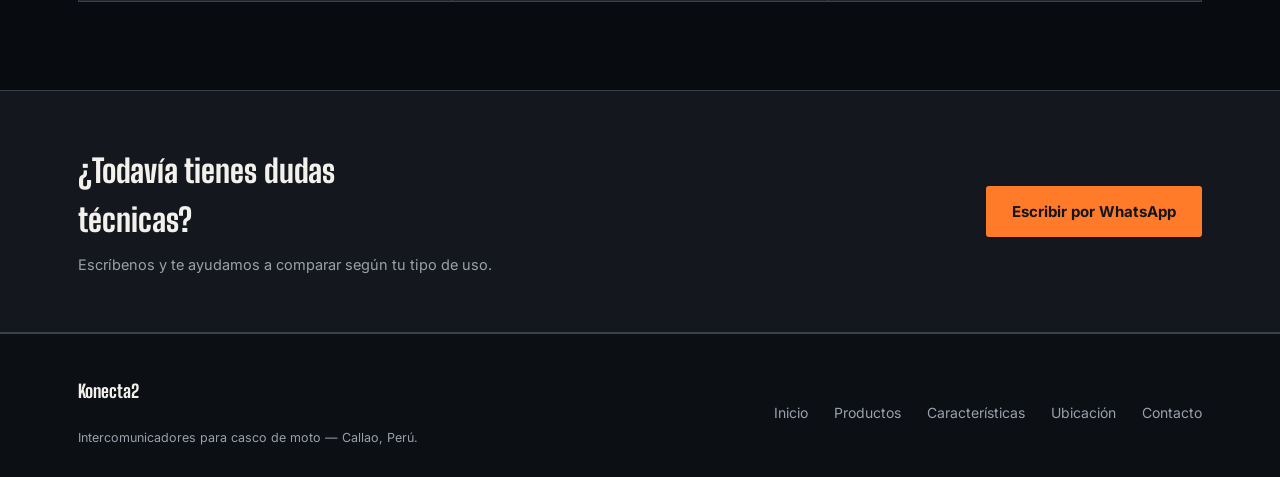
==== commit 155a5e6b: "Add files via upload" ====
--- a/caracteristicas.html
+++ b/caracteristicas.html
@@ -1,361 +1,1152 @@
 <!DOCTYPE html>
 <html lang="es">
+
 <head>
-<meta charset="UTF-8">
-<meta name="viewport" content="width=device-width, initial-scale=1.0">
-<title>Características técnicas — Konecta2</title>
-<meta name="description" content="Compara las características técnicas de los intercomunicadores Konecta2: Y12, Y12 Pro y Y20 Max.">
-<link rel="stylesheet" href="estilos/estilos.css">
+
+  <meta charset="UTF-8">
+
+  <meta
+    name="viewport"
+    content="width=device-width, initial-scale=1.0"
+  >
+
+  <title>Características técnicas — Konecta2</title>
+
+  <meta
+    name="description"
+    content="Compara las características técnicas de los intercomunicadores Konecta2: Y12, Y12 Pro y Y20 Max."
+  >
+
+  <link
+    rel="stylesheet"
+    href="estilos/estilos.css"
+  >
+
 </head>
+
 <body>
 
-<canvas id="fondo-animado"></canvas>
-<div class="velo-fondo"></div>
-
-<header class="encabezado">
-  <div class="envoltura">
-    <a href="index.html" class="marca"><span class="punto"></span>Konecta2</a>
-    <nav class="nav-principal" id="nav-principal">
-      <a href="index.html">Inicio</a>
-      <a href="productos.html">Productos</a>
-      <a href="caracteristicas.html" class="activo">Características</a>
-      <a href="ubicacion.html">Ubicación</a>
-      <a href="contactos.html">Contacto</a>
-      <a href="https://wa.me/51930140078?text=Hola%20Konecta2%2C%20quiero%20informaci%C3%B3n%20sobre%20sus%20intercomunicadores" class="btn-wsp-nav" target="_blank" rel="noopener">Escríbenos</a>
-    </nav>
-    <button class="menu-toggle" id="menu-toggle" aria-label="Abrir menú" aria-expanded="false">
-      <span></span><span></span><span></span>
-    </button>
-  </div>
-</header>
-
-<main>
-
-  <section class="encabezado-pagina">
+  <!-- =====================================================
+       VIDEO DE FONDO GLOBAL
+       ===================================================== -->
+
+  <video
+    id="video-fondo"
+    class="video-fondo"
+    autoplay
+    muted
+    loop
+    playsinline
+    poster="imagenes/hero-poster.jpg"
+    aria-hidden="true"
+  >
+    <source
+      src="imagenes/hero-moto.mp4.mp4"
+      type="video/mp4"
+    >
+  </video>
+
+
+  <!-- =====================================================
+       CANVAS ANIMADO
+       ===================================================== -->
+
+  <canvas id="fondo-animado"></canvas>
+
+
+  <!-- =====================================================
+       VELO OSCURO
+       ===================================================== -->
+
+  <div class="velo-fondo"></div>
+
+
+  <!-- =====================================================
+       ENCABEZADO
+       ===================================================== -->
+
+  <header class="encabezado">
+
     <div class="envoltura">
-      <div class="miga">Inicio <span class="ambar">/</span> Características</div>
-      <h1>Ficha técnica comparativa</h1>
-      <p>Compara a detalle el Y12, el Y12 Pro y el Y20 Max para elegir el modelo que mejor se ajusta a tu uso.</p>
+
+      <a
+        href="index.html"
+        class="marca"
+      >
+        <span class="punto"></span>
+        Konecta2
+      </a>
+
+
+      <nav
+        class="nav-principal"
+        id="nav-principal"
+      >
+
+        <a href="index.html">
+          Inicio
+        </a>
+
+        <a href="productos.html">
+          Productos
+        </a>
+
+        <a
+          href="caracteristicas.html"
+          class="activo"
+        >
+          Características
+        </a>
+
+        <a href="ubicacion.html">
+          Ubicación
+        </a>
+
+        <a href="contacto.html">
+          Contacto
+        </a>
+
+        <a
+          href="https://wa.me/51930140078?text=Hola%20Konecta2%2C%20quiero%20informaci%C3%B3n%20sobre%20sus%20intercomunicadores"
+          class="btn-wsp-nav"
+          target="_blank"
+          rel="noopener"
+        >
+          Escríbenos
+        </a>
+
+      </nav>
+
+
+      <button
+        class="menu-toggle"
+        id="menu-toggle"
+        aria-label="Abrir menú"
+        aria-expanded="false"
+      >
+        <span></span>
+        <span></span>
+        <span></span>
+      </button>
+
     </div>
-  </section>
-
-  <section class="seccion">
+
+  </header>
+
+
+  <!-- =====================================================
+       CONTENIDO PRINCIPAL
+       ===================================================== -->
+
+  <main>
+
+
+    <!-- ===================================================
+         ENCABEZADO DE PÁGINA
+         =================================================== -->
+
+    <section class="encabezado-pagina">
+
+      <div class="envoltura">
+
+        <div class="miga">
+          Inicio
+          <span class="ambar">/</span>
+          Características
+        </div>
+
+        <h1>
+          Ficha técnica comparativa
+        </h1>
+
+        <p>
+          Compara a detalle el Y12, el Y12 Pro y el Y20 Max
+          para elegir el modelo que mejor se ajusta a tu uso.
+        </p>
+
+      </div>
+
+    </section>
+
+
+    <!-- ===================================================
+         TABLA COMPARATIVA
+         =================================================== -->
+
+    <section class="seccion">
+
+      <div class="envoltura">
+
+
+        <div class="tabla-envoltorio">
+
+          <table class="tabla-caracteristicas">
+
+            <thead>
+
+              <tr>
+
+                <th class="col-caracteristica">
+                  Característica
+                </th>
+
+
+                <th class="col-modelo modelo-y12">
+
+                  <span class="badge-modelo">
+                    Estándar
+                  </span>
+
+                  Y12
+
+                  <span class="precio-col">
+                    S/ 50
+                  </span>
+
+                </th>
+
+
+                <th class="col-modelo modelo-y12pro">
+
+                  <span class="badge-modelo badge-ambar">
+                    Más elegido
+                  </span>
+
+                  Y12 Pro
+
+                  <span class="precio-col">
+                    S/ 70
+                  </span>
+
+                </th>
+
+
+                <th class="col-modelo modelo-y20max">
+
+                  <span class="badge-modelo badge-onda">
+                    Más alcance
+                  </span>
+
+                  Y20 Max
+
+                  <span class="precio-col">
+                    S/ 80
+                  </span>
+
+                </th>
+
+              </tr>
+
+            </thead>
+
+
+            <tbody>
+
+
+              <tr>
+
+                <td class="col-caracteristica">
+                  Tipo de dispositivo
+                </td>
+
+                <td>
+                  Auricular / Manos libres individual
+                </td>
+
+                <td>
+                  Intercomunicador activo
+                </td>
+
+                <td>
+                  Intercomunicador activo
+                </td>
+
+              </tr>
+
+
+              <tr>
+
+                <td class="col-caracteristica">
+                  Conexión entre cascos
+                </td>
+
+                <td class="valor-no">
+
+                  <span class="icono-valor">
+                    ✕
+                  </span>
+
+                  No permite (solo audio individual)
+
+                </td>
+
+                <td class="valor-si">
+
+                  <span class="icono-valor">
+                    ✓
+                  </span>
+
+                  Sí (permite hablar con otro casco)
+
+                </td>
+
+                <td class="valor-si">
+
+                  <span class="icono-valor">
+                    ✓
+                  </span>
+
+                  Sí (permite hablar con otro casco)
+
+                </td>
+
+              </tr>
+
+
+              <tr>
+
+                <td class="col-caracteristica">
+                  Distancia de alcance
+                </td>
+
+                <td>
+                  0 metros (limitado a tu celular)
+                </td>
+
+                <td>
+                  Hasta 500 metros
+                </td>
+
+                <td>
+                  Hasta 300 metros
+                </td>
+
+              </tr>
+
+
+              <tr>
+
+                <td class="col-caracteristica">
+                  Versión de Bluetooth
+                </td>
+
+                <td>
+                  Bluetooth 5.0 / 5.2
+                </td>
+
+                <td>
+                  Bluetooth 5.4
+                </td>
+
+                <td>
+                  Bluetooth 5.3
+                </td>
+
+              </tr>
+
+
+              <tr>
+
+                <td class="col-caracteristica">
+                  Conexión de celulares
+                </td>
+
+                <td>
+                  1 teléfono celular
+                </td>
+
+                <td>
+                  1 teléfono celular
+                </td>
+
+                <td>
+                  Doble (2 celulares a la vez)
+                </td>
+
+              </tr>
+
+
+              <tr>
+
+                <td class="col-caracteristica">
+                  Funciones de audio
+                </td>
+
+                <td>
+                  Escuchar música, llamadas y GPS
+                </td>
+
+                <td>
+                  Audio mixto (música + hablar a la vez)
+                </td>
+
+                <td>
+                  Escuchar música, llamadas y GPS
+                </td>
+
+              </tr>
+
+
+              <tr>
+
+                <td class="col-caracteristica">
+                  Iluminación estética
+                </td>
+
+                <td>
+                  Sin luces llamativas
+                </td>
+
+                <td>
+                  RGB básico
+                </td>
+
+                <td>
+                  RGB con 16 efectos dinámicos
+                </td>
+
+              </tr>
+
+
+              <tr>
+
+                <td class="col-caracteristica">
+                  Cancelación de ruido
+                </td>
+
+                <td>
+                  Básica
+                </td>
+
+                <td>
+                  Avanzada (CVC + DSP)
+                </td>
+
+                <td>
+                  Estándar (DSP)
+                </td>
+
+              </tr>
+
+
+              <tr>
+
+                <td class="col-caracteristica">
+                  Puerto de carga
+                </td>
+
+                <td>
+                  Micro-USB o Tipo C (según lote)
+                </td>
+
+                <td>
+                  USB Tipo C
+                </td>
+
+                <td>
+                  USB Tipo C
+                </td>
+
+              </tr>
+
+
+              <tr>
+
+                <td class="col-caracteristica">
+                  Protección al agua
+                </td>
+
+                <td>
+                  IPX6 (resistente a lluvia)
+                </td>
+
+                <td>
+                  IPX6 (resistente a lluvia)
+                </td>
+
+                <td>
+                  IPX6 (resistente a lluvia)
+                </td>
+
+              </tr>
+
+
+            </tbody>
+
+          </table>
+
+        </div>
+
+
+        <!-- =================================================
+             NOTA
+             ================================================= -->
+
+        <p
+          style="
+            margin-top:20px;
+            font-size:13px;
+            color:var(--gris-400);
+          "
+        >
+          Las especificaciones pueden variar ligeramente según
+          el lote recibido. Ante cualquier duda puntual,
+          confírmala directo por WhatsApp antes de tu compra.
+        </p>
+
+
+        <!-- =================================================
+             PRODUCTOS
+             ================================================= -->
+
+        <div
+          class="grilla-productos"
+          style="margin-top:44px;"
+        >
+
+
+          <!-- ===============================================
+               Y12
+               =============================================== -->
+
+          <article class="tarjeta-producto">
+
+            <span class="modelo-num">
+              MODELO 03
+            </span>
+
+            <span class="destacado">
+              PRECIO ACCESIBLE
+            </span>
+
+            <h3>
+              Y12
+            </h3>
+
+            <p class="desc">
+              Ideal si solo necesitas manos libres para
+              llamadas, música y GPS, sin hablar con otro casco.
+            </p>
+
+            <div class="precio-fila">
+
+              <span class="precio">
+                S/ 50
+              </span>
+
+              <small>
+                precio único
+              </small>
+
+            </div>
+
+
+            <a
+              href="https://wa.me/51930140078?text=Hola%20Konecta2%2C%20quiero%20cotizar%20el%20Y12%20(S%2F%2050)"
+              class="btn-comprar"
+              target="_blank"
+              rel="noopener"
+            >
+
+              <svg
+                viewBox="0 0 24 24"
+                fill="currentColor"
+              >
+                <path d="M17.5 14.4c-.3-.1-1.6-.8-1.9-.9-.3-.1-.4-.1-.6.1-.2.3-.7.9-.8 1-.1.2-.3.2-.6.1-.3-.1-1.2-.4-2.3-1.4-.8-.7-1.4-1.6-1.6-1.9-.2-.3 0-.5.1-.6.1-.1.3-.3.4-.5.1-.1.2-.3.3-.4.1-.2 0-.4 0-.5C10.4 9 10 8 9.8 7.6c-.2-.4-.4-.4-.6-.4h-.5c-.2 0-.5.1-.7.3-.3.3-1 1-1 2.3s1 2.7 1.2 2.9c.1.2 2 3 4.8 4.3.7.3 1.2.5 1.6.6.7.2 1.3.2 1.8.1.5-.1 1.6-.7 1.9-1.3.2-.6.2-1.1.2-1.2-.1-.1-.3-.2-.6-.3Z"/>
+
+                <path d="M12 2a10 10 0 0 0-8.6 15L2 22l5.2-1.4A10 10 0 1 0 12 2Zm0 18.2c-1.6 0-3.2-.4-4.5-1.2l-.3-.2-3 .8.8-2.9-.2-.3A8.2 8.2 0 1 1 12 20.2Z"/>
+              </svg>
+
+              Pedir por WhatsApp
+
+            </a>
+
+          </article>
+
+
+          <!-- ===============================================
+               Y12 PRO
+               =============================================== -->
+
+          <article class="tarjeta-producto">
+
+            <span class="modelo-num">
+              MODELO 02
+            </span>
+
+            <span class="destacado">
+              MÁS ELEGIDO
+            </span>
+
+            <h3>
+              Y12 Pro
+            </h3>
+
+            <p class="desc">
+              La mejor cancelación de ruido del catálogo y
+              audio mixto para hablar y escuchar música a la vez.
+            </p>
+
+            <div class="precio-fila">
+
+              <span class="precio">
+                S/ 70
+              </span>
+
+              <small>
+                precio único
+              </small>
+
+            </div>
+
+
+            <a
+              href="https://wa.me/51930140078?text=Hola%20Konecta2%2C%20quiero%20cotizar%20el%20Y12%20Pro%20(S%2F%2070)"
+              class="btn-comprar"
+              target="_blank"
+              rel="noopener"
+            >
+
+              <svg
+                viewBox="0 0 24 24"
+                fill="currentColor"
+              >
+
+                <path d="M17.5 14.4c-.3-.1-1.6-.8-1.9-.9-.3-.1-.4-.1-.6.1-.2.3-.7.9-.8 1-.1.2-.3.2-.6.1-.3-.1-1.2-.4-2.3-1.4-.8-.7-1.4-1.6-1.6-1.9-.2-.3 0-.5.1-.6.1-.1.3-.3.4-.5.1-.1.2-.3.3-.4.1-.2 0-.4 0-.5C10.4 9 10 8 9.8 7.6c-.2-.4-.4-.4-.6-.4h-.5c-.2 0-.5.1-.7.3-.3.3-1 1-1 2.3s1 2.7 1.2 2.9c.1.2 2 3 4.8 4.3.7.3 1.3.2 1.8.1.5-.1 1.6-.7 1.9-1.3.2-.6.2-1.1.2-1.2-.1-.1-.3-.2-.6-.3Z"/>
+
+                <path d="M12 2a10 10 0 0 0-8.6 15L2 22l5.2-1.4A10 10 0 1 0 12 2Zm0 18.2c-1.6 0-3.2-.4-4.5-1.2l-.3-.2-3 .8.8-2.9-.2-.3A8.2 8.2 0 1 1 12 20.2Z"/>
+
+              </svg>
+
+              Pedir por WhatsApp
+
+            </a>
+
+          </article>
+
+
+          <!-- ===============================================
+               Y20 MAX
+               =============================================== -->
+
+          <article class="tarjeta-producto">
+
+            <span class="modelo-num">
+              MODELO 01
+            </span>
+
+            <span class="destacado">
+              MÁS ALCANCE
+            </span>
+
+            <h3>
+              Y20 Max
+            </h3>
+
+            <p class="desc">
+              Doble conexión de celulares y hasta 500 metros
+              de alcance entre cascos, con iluminación RGB completa.
+            </p>
+
+            <div class="precio-fila">
+
+              <span class="precio">
+                S/ 80
+              </span>
+
+              <small>
+                precio único
+              </small>
+
+            </div>
+
+
+            <a
+              href="https://wa.me/51930140078?text=Hola%20Konecta2%2C%20quiero%20cotizar%20el%20Y20%20Max%20(S%2F%2080)"
+              class="btn-comprar"
+              target="_blank"
+              rel="noopener"
+            >
+
+              <svg
+                viewBox="0 0 24 24"
+                fill="currentColor"
+              >
+
+                <path d="M17.5 14.4c-.3-.1-1.6-.8-1.9-.9-.3-.1-.4-.1-.6.1-.2.3-.7.9-.8 1-.1.2-.3.2-.6.1-.3-.1-1.2-.4-2.3-1.4-.8-.7-1.4-1.6-1.6-1.9-.2-.3 0-.5.1-.6.1-.1.3-.3.4-.5.1-.1.2-.3.3-.4.1-.2 0-.4 0-.5C10.4 9 10 8 9.8 7.6c-.2-.4-.4-.4-.6-.4h-.5c-.2 0-.5.1-.7.3-.3.3-1 1-1 2.3s1 2.7 1.2 2.9c.1.2 2 3 4.8 4.3.7.3 1.2.5 1.6.6.7.2 1.3.2 1.8.1.5-.1 1.6-.7 1.9-1.3.2-.6.2-1.1.2-1.2-.1-.1-.3-.2-.6-.3Z"/>
+
+                <path d="M12 2a10 10 0 0 0-8.6 15L2 22l5.2-1.4A10 10 0 1 0 12 2Zm0 18.2c-1.6 0-3.2-.4-4.5-1.2l-.3-.2-3 .8.8-2.9-.2-.3A8.2 8.2 0 1 1 12 20.2Z"/>
+
+              </svg>
+
+              Pedir por WhatsApp
+
+            </a>
+
+          </article>
+
+
+        </div>
+
+      </div>
+
+    </section>
+
+
+    <!-- ===================================================
+         BANNER WHATSAPP
+         =================================================== -->
+
+    <section class="banner-wsp">
+
+      <div class="envoltura">
+
+        <div>
+
+          <h3>
+            ¿Todavía tienes dudas técnicas?
+          </h3>
+
+          <p>
+            Escríbenos y te ayudamos a comparar según tu tipo de uso.
+          </p>
+
+        </div>
+
+
+        <a
+          href="https://wa.me/51930140078?text=Hola%20Konecta2%2C%20tengo%20una%20duda%20t%C3%A9cnica%20sobre%20los%20modelos"
+          class="btn-primario"
+          target="_blank"
+          rel="noopener"
+        >
+          Escribir por WhatsApp
+        </a>
+
+      </div>
+
+    </section>
+
+  </main>
+
+
+  <!-- =====================================================
+       PIE DE PÁGINA
+       ===================================================== -->
+
+  <footer class="pie">
+
     <div class="envoltura">
 
-      <div class="tabla-envoltorio">
-        <table class="tabla-caracteristicas">
-          <thead>
-            <tr>
-              <th class="col-caracteristica">Característica</th>
-              <th class="col-modelo modelo-y12">
-                <span class="badge-modelo">Estándar</span>
-                Y12
-                <span class="precio-col">S/ 50</span>
-              </th>
-              <th class="col-modelo modelo-y12pro">
-                <span class="badge-modelo badge-ambar">Más elegido</span>
-                Y12 Pro
-                <span class="precio-col">S/ 70</span>
-              </th>
-              <th class="col-modelo modelo-y20max">
-                <span class="badge-modelo badge-onda">Más alcance</span>
-                Y20 Max
-                <span class="precio-col">S/ 80</span>
-              </th>
-            </tr>
-          </thead>
-          <tbody>
-            <tr>
-              <td class="col-caracteristica">Tipo de dispositivo</td>
-              <td>Auricular / Manos libres individual</td>
-              <td>Intercomunicador activo</td>
-              <td>Intercomunicador activo</td>
-            </tr>
-            <tr>
-              <td class="col-caracteristica">Conexión entre cascos</td>
-              <td class="valor-no"><span class="icono-valor">✕</span>No permite (solo audio individual)</td>
-              <td class="valor-si"><span class="icono-valor">✓</span>Sí (permite hablar con otro casco)</td>
-              <td class="valor-si"><span class="icono-valor">✓</span>Sí (permite hablar con otro casco)</td>
-            </tr>
-            <tr>
-              <td class="col-caracteristica">Distancia de alcance</td>
-              <td>0 metros (limitado a tu celular)</td>
-              <td>Hasta 500 metros</td>
-              <td>Hasta 300 metros</td>
-            </tr>
-            <tr>
-              <td class="col-caracteristica">Versión de Bluetooth</td>
-              <td>Bluetooth 5.0 / 5.2</td>
-              <td>Bluetooth 5.4</td>
-              <td>Bluetooth 5.3</td>
-            </tr>
-            <tr>
-              <td class="col-caracteristica">Conexión de celulares</td>
-              <td>1 teléfono celular</td>
-              <td>1 teléfono celular</td>
-              <td>Doble (2 celulares a la vez)</td>
-            </tr>
-            <tr>
-              <td class="col-caracteristica">Funciones de audio</td>
-              <td>Escuchar música, llamadas y GPS</td>
-              <td>Audio mixto (música + hablar a la vez)</td>
-              <td>Escuchar música, llamadas y GPS</td>
-            </tr>
-            <tr>
-              <td class="col-caracteristica">Iluminación estética</td>
-              <td>Sin luces llamativas</td>
-              <td>RGB básico</td>
-              <td>RGB con 16 efectos dinámicos</td>
-            </tr>
-            <tr>
-              <td class="col-caracteristica">Cancelación de ruido</td>
-              <td>Básica</td>
-              <td>Avanzada (CVC + DSP)</td>
-              <td>Estándar (DSP)</td>
-            </tr>
-            <tr>
-              <td class="col-caracteristica">Puerto de carga</td>
-              <td>Micro-USB o Tipo C (según lote)</td>
-              <td>USB Tipo C</td>
-              <td>USB Tipo C</td>
-            </tr>
-            <tr>
-              <td class="col-caracteristica">Protección al agua</td>
-              <td>IPX6 (resistente a lluvia)</td>
-              <td>IPX6 (resistente a lluvia)</td>
-              <td>IPX6 (resistente a lluvia)</td>
-            </tr>
-          </tbody>
-        </table>
+      <div>
+
+        <div class="pie-marca">
+          Konecta2
+        </div>
+
+        <p class="pie-copy">
+          Intercomunicadores para casco de moto — Callao, Perú.
+        </p>
+
       </div>
 
-      <p style="margin-top:20px; font-size:13px; color:var(--gris-400)">Las especificaciones pueden variar ligeramente según el lote recibido. Ante cualquier duda puntual, confírmala directo por WhatsApp antes de tu compra.</p>
-
-      <div class="grilla-productos" style="margin-top:44px;">
-
-        <article class="tarjeta-producto">
-          <span class="modelo-num">MODELO 03</span>
-          <span class="destacado">PRECIO ACCESIBLE</span>
-          <h3>Y12</h3>
-          <p class="desc">Ideal si solo necesitas manos libres para llamadas, música y GPS, sin hablar con otro casco.</p>
-          <div class="precio-fila">
-            <span class="precio">S/ 50</span>
-            <small>precio único</small>
-          </div>
-          <a href="https://wa.me/51930140078?text=Hola%20Konecta2%2C%20quiero%20cotizar%20el%20Y12%20(S%2F%2050)" class="btn-comprar" target="_blank" rel="noopener">
-            <svg viewBox="0 0 24 24" fill="currentColor"><path d="M17.5 14.4c-.3-.1-1.6-.8-1.9-.9-.3-.1-.4-.1-.6.1-.2.3-.7.9-.8 1-.1.2-.3.2-.6.1-.3-.1-1.2-.4-2.3-1.4-.8-.7-1.4-1.6-1.6-1.9-.2-.3 0-.5.1-.6.1-.1.3-.3.4-.5.1-.1.2-.3.3-.4.1-.2 0-.4 0-.5C10.4 9 10 8 9.8 7.6c-.2-.4-.4-.4-.6-.4h-.5c-.2 0-.5.1-.7.3-.3.3-1 1-1 2.3s1 2.7 1.2 2.9c.1.2 2 3 4.8 4.3.7.3 1.2.5 1.6.6.7.2 1.3.2 1.8.1.5-.1 1.6-.7 1.9-1.3.2-.6.2-1.1.2-1.2-.1-.1-.3-.2-.6-.3Z"/><path d="M12 2a10 10 0 0 0-8.6 15L2 22l5.2-1.4A10 10 0 1 0 12 2Zm0 18.2c-1.6 0-3.2-.4-4.5-1.2l-.3-.2-3 .8.8-2.9-.2-.3A8.2 8.2 0 1 1 12 20.2Z"/></svg>
-            Pedir por WhatsApp
-          </a>
-        </article>
-
-        <article class="tarjeta-producto">
-          <span class="modelo-num">MODELO 02</span>
-          <span class="destacado">MÁS ELEGIDO</span>
-          <h3>Y12 Pro</h3>
-          <p class="desc">La mejor cancelación de ruido del catálogo y audio mixto para hablar y escuchar música a la vez.</p>
-          <div class="precio-fila">
-            <span class="precio">S/ 70</span>
-            <small>precio único</small>
-          </div>
-          <a href="https://wa.me/51930140078?text=Hola%20Konecta2%2C%20quiero%20cotizar%20el%20Y12%20Pro%20(S%2F%2070)" class="btn-comprar" target="_blank" rel="noopener">
-            <svg viewBox="0 0 24 24" fill="currentColor"><path d="M17.5 14.4c-.3-.1-1.6-.8-1.9-.9-.3-.1-.4-.1-.6.1-.2.3-.7.9-.8 1-.1.2-.3.2-.6.1-.3-.1-1.2-.4-2.3-1.4-.8-.7-1.4-1.6-1.6-1.9-.2-.3 0-.5.1-.6.1-.1.3-.3.4-.5.1-.1.2-.3.3-.4.1-.2 0-.4 0-.5C10.4 9 10 8 9.8 7.6c-.2-.4-.4-.4-.6-.4h-.5c-.2 0-.5.1-.7.3-.3.3-1 1-1 2.3s1 2.7 1.2 2.9c.1.2 2 3 4.8 4.3.7.3 1.2.5 1.6.6.7.2 1.3.2 1.8.1.5-.1 1.6-.7 1.9-1.3.2-.6.2-1.1.2-1.2-.1-.1-.3-.2-.6-.3Z"/><path d="M12 2a10 10 0 0 0-8.6 15L2 22l5.2-1.4A10 10 0 1 0 12 2Zm0 18.2c-1.6 0-3.2-.4-4.5-1.2l-.3-.2-3 .8.8-2.9-.2-.3A8.2 8.2 0 1 1 12 20.2Z"/></svg>
-            Pedir por WhatsApp
-          </a>
-        </article>
-
-        <article class="tarjeta-producto">
-          <span class="modelo-num">MODELO 01</span>
-          <span class="destacado">MÁS ALCANCE</span>
-          <h3>Y20 Max</h3>
-          <p class="desc">Doble conexión de celulares y hasta 500 metros de alcance entre cascos, con iluminación RGB completa.</p>
-          <div class="precio-fila">
-            <span class="precio">S/ 80</span>
-            <small>precio único</small>
-          </div>
-          <a href="https://wa.me/51930140078?text=Hola%20Konecta2%2C%20quiero%20cotizar%20el%20Y20%20Max%20(S%2F%2080)" class="btn-comprar" target="_blank" rel="noopener">
-            <svg viewBox="0 0 24 24" fill="currentColor"><path d="M17.5 14.4c-.3-.1-1.6-.8-1.9-.9-.3-.1-.4-.1-.6.1-.2.3-.7.9-.8 1-.1.2-.3.2-.6.1-.3-.1-1.2-.4-2.3-1.4-.8-.7-1.4-1.6-1.6-1.9-.2-.3 0-.5.1-.6.1-.1.3-.3.4-.5.1-.1.2-.3.3-.4.1-.2 0-.4 0-.5C10.4 9 10 8 9.8 7.6c-.2-.4-.4-.4-.6-.4h-.5c-.2 0-.5.1-.7.3-.3.3-1 1-1 2.3s1 2.7 1.2 2.9c.1.2 2 3 4.8 4.3.7.3 1.2.5 1.6.6.7.2 1.3.2 1.8.1.5-.1 1.6-.7 1.9-1.3.2-.6.2-1.1.2-1.2-.1-.1-.3-.2-.6-.3Z"/><path d="M12 2a10 10 0 0 0-8.6 15L2 22l5.2-1.4A10 10 0 1 0 12 2Zm0 18.2c-1.6 0-3.2-.4-4.5-1.2l-.3-.2-3 .8.8-2.9-.2-.3A8.2 8.2 0 1 1 12 20.2Z"/></svg>
-            Pedir por WhatsApp
-          </a>
-        </article>
-
-      </div>
+
+      <nav class="pie-links">
+
+        <a href="index.html">
+          Inicio
+        </a>
+
+        <a href="productos.html">
+          Productos
+        </a>
+
+        <a href="caracteristicas.html">
+          Características
+        </a>
+
+        <a href="ubicacion.html">
+          Ubicación
+        </a>
+
+        <a href="contacto.html">
+          Contacto
+        </a>
+
+      </nav>
 
     </div>
-  </section>
-
-  <section class="banner-wsp">
-    <div class="envoltura">
-      <div>
-        <h3>¿Todavía tienes dudas técnicas?</h3>
-        <p>Escríbenos y te ayudamos a comparar según tu tipo de uso.</p>
-      </div>
-      <a href="https://wa.me/51930140078?text=Hola%20Konecta2%2C%20tengo%20una%20duda%20t%C3%A9cnica%20sobre%20los%20modelos" class="btn-primario" target="_blank" rel="noopener">Escribir por WhatsApp</a>
-    </div>
-  </section>
-
-</main>
-
-<footer class="pie">
-  <div class="envoltura">
-    <div>
-      <div class="pie-marca">Konecta2</div>
-      <p class="pie-copy">Intercomunicadores para casco de moto — Callao, Perú.</p>
-    </div>
-    <nav class="pie-links">
-      <a href="index.html">Inicio</a>
-      <a href="productos.html">Productos</a>
-      <a href="caracteristicas.html">Características</a>
-      <a href="ubicacion.html">Ubicación</a>
-      <a href="contacto.html">Contacto</a>
-    </nav>
-  </div>
-</footer>
-
-<a class="wsp-flotante" href="https://wa.me/51930140078?text=Hola%20Konecta2%2C%20quiero%20informaci%C3%B3n%20sobre%20sus%20intercomunicadores" target="_blank" rel="noopener" aria-label="Escribir por WhatsApp">
-  <svg viewBox="0 0 24 24" fill="#fff"><path d="M17.5 14.4c-.3-.1-1.6-.8-1.9-.9-.3-.1-.4-.1-.6.1-.2.3-.7.9-.8 1-.1.2-.3.2-.6.1-.3-.1-1.2-.4-2.3-1.4-.8-.7-1.4-1.6-1.6-1.9-.2-.3 0-.5.1-.6.1-.1.3-.3.4-.5.1-.1.2-.3.3-.4.1-.2 0-.4 0-.5C10.4 9 10 8 9.8 7.6c-.2-.4-.4-.4-.6-.4h-.5c-.2 0-.5.1-.7.3-.3.3-1 1-1 2.3s1 2.7 1.2 2.9c.1.2 2 3 4.8 4.3.7.3 1.2.5 1.6.6.7.2 1.3.2 1.8.1.5-.1 1.6-.7 1.9-1.3.2-.6.2-1.1.2-1.2-.1-.1-.3-.2-.6-.3Z"/><path d="M12 2a10 10 0 0 0-8.6 15L2 22l5.2-1.4A10 10 0 1 0 12 2Zm0 18.2c-1.6 0-3.2-.4-4.5-1.2l-.3-.2-3 .8.8-2.9-.2-.3A8.2 8.2 0 1 1 12 20.2Z"/></svg>
-</a>
-
-<style>
-  .tabla-envoltorio{
-    overflow-x:auto;
-    border:1px solid var(--linea-500);
-    border-radius:6px;
-    background:rgba(27,31,38,0.82);
-    -webkit-overflow-scrolling:touch;
-  }
-
-  .tabla-caracteristicas{
-    width:100%;
-    border-collapse:collapse;
-    min-width:720px;
-    font-size:14.5px;
-  }
-
-  .tabla-caracteristicas thead th{
-    text-align:left;
-    padding:24px 18px 20px;
-    background:var(--asfalto-800);
-    border-bottom:1px solid var(--linea-500);
-    vertical-align:top;
-  }
-
-  .tabla-caracteristicas th.col-caracteristica{
-    color:var(--gris-400);
-    font-family:var(--fuente-texto);
-    font-size:12px;
-    font-weight:600;
-    text-transform:uppercase;
-    letter-spacing:1px;
-    vertical-align:bottom;
-  }
-
-  .col-modelo{
-    font-family:var(--fuente-display);
-    font-weight:800;
-    font-size:24px;
-    letter-spacing:0.3px;
-  }
-
-  .modelo-y12{ color:var(--crema-100); }
-  .modelo-y12pro{ color:var(--ambar-500); }
-  .modelo-y20max{ color:var(--onda-500); }
-
-  .badge-modelo{
-    display:block;
-    width:fit-content;
-    font-family:var(--fuente-texto);
-    font-size:11px;
-    font-weight:700;
-    text-transform:uppercase;
-    letter-spacing:0.5px;
-    color:var(--gris-400);
-    border:1px solid var(--linea-500);
-    padding:3px 9px;
-    border-radius:3px;
-    margin-bottom:10px;
-  }
-
-  .badge-modelo.badge-ambar{
-    color:var(--ambar-500);
-    border-color:rgba(255,122,41,0.4);
-  }
-
-  .badge-modelo.badge-onda{
-    color:var(--onda-500);
-    border-color:rgba(63,193,255,0.4);
-  }
-
-  .precio-col{
-    display:block;
-    font-family:var(--fuente-texto);
-    font-size:13px;
-    font-weight:500;
-    color:var(--gris-400);
-    margin-top:6px;
-    letter-spacing:0;
-  }
-
-  .tabla-caracteristicas td{
-    padding:15px 18px;
-    border-bottom:1px solid var(--linea-500);
-    color:var(--crema-100);
-    vertical-align:middle;
-    font-size:14px;
-  }
-
-  .tabla-caracteristicas td.col-caracteristica{
-    color:var(--gris-300);
-    font-weight:600;
-    white-space:nowrap;
-  }
-
-  .tabla-caracteristicas tbody tr:hover td{
-    background:rgba(255,255,255,0.025);
-  }
-
-  .tabla-caracteristicas tbody tr:last-child td{
-    border-bottom:none;
-  }
-
-  .valor-no{ color:var(--gris-400); }
-  .valor-si{ color:var(--onda-500); font-weight:600; }
-
-  .icono-valor{
-    display:inline-flex;
-    align-items:center;
-    justify-content:center;
-    width:18px; height:18px;
-    border-radius:50%;
-    font-size:11px;
-    margin-right:8px;
-    vertical-align:-3px;
-  }
-
-  .valor-no .icono-valor{
-    background:rgba(154,161,172,0.12);
-    color:var(--gris-400);
-  }
-
-  .valor-si .icono-valor{
-    background:rgba(63,193,255,0.14);
-    color:var(--onda-500);
-  }
-
-  @media (max-width: 640px){
-    .tabla-caracteristicas{ font-size:13.5px; }
-    .col-modelo{ font-size:19px; }
-  }
-</style>
-
-<script src="estilos/fondo.js"></script>
-<script>
-  const btnMenu = document.getElementById('menu-toggle');
-  const nav = document.getElementById('nav-principal');
-  btnMenu.addEventListener('click', () => {
-    const abierto = nav.classList.toggle('abierto');
-    btnMenu.setAttribute('aria-expanded', abierto);
-  });
-</script>
+
+  </footer>
+
+
+  <!-- =====================================================
+       WHATSAPP FLOTANTE
+       ===================================================== -->
+
+  <a
+    class="wsp-flotante"
+    href="https://wa.me/51930140078?text=Hola%20Konecta2%2C%20quiero%20informaci%C3%B3n%20sobre%20sus%20intercomunicadores"
+    target="_blank"
+    rel="noopener"
+    aria-label="Escribir por WhatsApp"
+  >
+
+    <svg
+      viewBox="0 0 24 24"
+      fill="#fff"
+    >
+
+      <path d="M17.5 14.4c-.3-.1-1.6-.8-1.9-.9-.3-.1-.4-.1-.6.1-.2.3-.7.9-.8 1-.1.2-.3.2-.6.1-.3-.1-1.2-.4-2.3-1.4-.8-.7-1.4-1.6-1.6-1.9-.2-.3 0-.5.1-.6.1-.1.3-.3.4-.5.1-.1.2-.3.3-.4.1-.2 0-.4 0-.5C10.4 9 10 8 9.8 7.6c-.2-.4-.4-.4-.6-.4h-.5c-.2 0-.5.1-.7.3-.3.3-1 1-1 2.3s1 2.7 1.2 2.9c.1.2 2 3 4.8 4.3.7.3 1.2.5 1.6.6.7.2 1.3.2 1.8.1.5-.1 1.6-.7 1.9-1.3.2-.6.2-1.1.2-1.2-.1-.1-.3-.2-.6-.3Z"/>
+
+      <path d="M12 2a10 10 0 0 0-8.6 15L2 22l5.2-1.4A10 10 0 1 0 12 2Zm0 18.2c-1.6 0-3.2-.4-4.5-1.2l-.3-.2-3 .8.8-2.9-.2-.3A8.2 8.2 0 1 1 12 20.2Z"/>
+
+    </svg>
+
+  </a>
+
+
+  <!-- =====================================================
+       JAVASCRIPT
+       ===================================================== -->
+
+  <script src="fondo.js"></script>
+
+
+  <script>
+
+    const btnMenu =
+      document.getElementById('menu-toggle');
+
+    const nav =
+      document.getElementById('nav-principal');
+
+
+    if (btnMenu && nav) {
+
+      btnMenu.addEventListener(
+        'click',
+        () => {
+
+          const abierto =
+            nav.classList.toggle('abierto');
+
+          btnMenu.setAttribute(
+            'aria-expanded',
+            abierto
+          );
+
+        }
+      );
+
+    }
+
+  </script>
+
+
+  <!-- =====================================================
+       ESTILOS EXCLUSIVOS DE LA TABLA
+       ===================================================== -->
+
+  <style>
+
+    .tabla-envoltorio{
+
+      overflow-x:auto;
+
+      border:
+        1px solid
+        var(--linea-500);
+
+      border-radius:6px;
+
+      background:
+        rgba(27,31,38,0.82);
+
+      -webkit-overflow-scrolling:touch;
+
+    }
+
+
+    .tabla-caracteristicas{
+
+      width:100%;
+
+      border-collapse:collapse;
+
+      min-width:720px;
+
+      font-size:14.5px;
+
+    }
+
+
+    .tabla-caracteristicas thead th{
+
+      text-align:left;
+
+      padding:24px 18px 20px;
+
+      background:
+        rgba(27,31,38,0.92);
+
+      border-bottom:
+        1px solid
+        var(--linea-500);
+
+      vertical-align:top;
+
+    }
+
+
+    .tabla-caracteristicas
+    th.col-caracteristica{
+
+      color:var(--gris-400);
+
+      font-family:var(--fuente-texto);
+
+      font-size:12px;
+
+      font-weight:600;
+
+      text-transform:uppercase;
+
+      letter-spacing:1px;
+
+      vertical-align:bottom;
+
+    }
+
+
+    .col-modelo{
+
+      font-family:var(--fuente-display);
+
+      font-weight:800;
+
+      font-size:24px;
+
+      letter-spacing:0.3px;
+
+    }
+
+
+    .modelo-y12{
+
+      color:var(--crema-100);
+
+    }
+
+
+    .modelo-y12pro{
+
+      color:var(--ambar-500);
+
+    }
+
+
+    .modelo-y20max{
+
+      color:var(--onda-500);
+
+    }
+
+
+    .badge-modelo{
+
+      display:block;
+
+      width:fit-content;
+
+      font-family:var(--fuente-texto);
+
+      font-size:11px;
+
+      font-weight:700;
+
+      text-transform:uppercase;
+
+      letter-spacing:0.5px;
+
+      color:var(--gris-400);
+
+      border:
+        1px solid
+        var(--linea-500);
+
+      padding:3px 9px;
+
+      border-radius:3px;
+
+      margin-bottom:10px;
+
+    }
+
+
+    .badge-modelo.badge-ambar{
+
+      color:var(--ambar-500);
+
+      border-color:
+        rgba(255,122,41,0.4);
+
+    }
+
+
+    .badge-modelo.badge-onda{
+
+      color:var(--onda-500);
+
+      border-color:
+        rgba(63,193,255,0.4);
+
+    }
+
+
+    .precio-col{
+
+      display:block;
+
+      font-family:var(--fuente-texto);
+
+      font-size:13px;
+
+      font-weight:500;
+
+      color:var(--gris-400);
+
+      margin-top:6px;
+
+      letter-spacing:0;
+
+    }
+
+
+    .tabla-caracteristicas td{
+
+      padding:15px 18px;
+
+      border-bottom:
+        1px solid
+        var(--linea-500);
+
+      color:var(--crema-100);
+
+      vertical-align:middle;
+
+      font-size:14px;
+
+    }
+
+
+    .tabla-caracteristicas
+    td.col-caracteristica{
+
+      color:var(--gris-300);
+
+      font-weight:600;
+
+      white-space:nowrap;
+
+    }
+
+
+    .tabla-caracteristicas
+    tbody tr:hover td{
+
+      background:
+        rgba(255,255,255,0.025);
+
+    }
+
+
+    .tabla-caracteristicas
+    tbody tr:last-child td{
+
+      border-bottom:none;
+
+    }
+
+
+    .valor-no{
+
+      color:var(--gris-400);
+
+    }
+
+
+    .valor-si{
+
+      color:var(--onda-500);
+
+      font-weight:600;
+
+    }
+
+
+    .icono-valor{
+
+      display:inline-flex;
+
+      align-items:center;
+
+      justify-content:center;
+
+      width:18px;
+
+      height:18px;
+
+      border-radius:50%;
+
+      font-size:11px;
+
+      margin-right:8px;
+
+      vertical-align:-3px;
+
+    }
+
+
+    .valor-no .icono-valor{
+
+      background:
+        rgba(154,161,172,0.12);
+
+      color:var(--gris-400);
+
+    }
+
+
+    .valor-si .icono-valor{
+
+      background:
+        rgba(63,193,255,0.14);
+
+      color:var(--onda-500);
+
+    }
+
+
+    @media (max-width:640px){
+
+      .tabla-caracteristicas{
+
+        font-size:13.5px;
+
+      }
+
+
+      .col-modelo{
+
+        font-size:19px;
+
+      }
+
+    }
+
+  </style>
 
 </body>
+
 </html>
--- a/estilos/estilos.css
+++ b/estilos/estilos.css
@@ -1,59 +1,195 @@
 @import url('https://fonts.googleapis.com/css2?family=Big+Shoulders+Display:wght@600;700;800&family=Inter:wght@400;500;600;700&display=swap');
+
+/* =========================================================
+   VARIABLES
+   ========================================================= */
 
 :root{
   --asfalto-900:#12151A;
   --asfalto-800:#1B1F26;
   --asfalto-700:#262B34;
   --linea-500:#3A414D;
+
   --ambar-500:#FF7A29;
   --ambar-400:#FF9A57;
+
   --onda-500:#3FC1FF;
+
   --crema-100:#F3F1EC;
   --gris-400:#9AA1AC;
   --gris-300:#C4C9D1;
 
-  --fuente-display:'Big Shoulders Display', 'Arial Narrow', sans-serif;
-  --fuente-texto:'Inter', -apple-system, BlinkMacSystemFont, 'Segoe UI', sans-serif;
-
-  --radio-radar: 220px;
-}
-
-*{ box-sizing:border-box; margin:0; padding:0; }
-
-html{ scroll-behavior:smooth; }
+  --fuente-display:'Big Shoulders Display',
+    'Arial Narrow',
+    sans-serif;
+
+  --fuente-texto:'Inter',
+    -apple-system,
+    BlinkMacSystemFont,
+    'Segoe UI',
+    sans-serif;
+}
+
+
+/* =========================================================
+   RESET
+   ========================================================= */
+
+*{
+  box-sizing:border-box;
+  margin:0;
+  padding:0;
+}
+
+
+/* =========================================================
+   HTML
+   ========================================================= */
+
+html{
+  scroll-behavior:smooth;
+  background:#080B10;
+}
+
+
+/* =========================================================
+   BODY
+   ========================================================= */
 
 body{
-  background:var(--asfalto-900);
+  background:transparent;
   color:var(--crema-100);
   font-family:var(--fuente-texto);
   line-height:1.55;
   -webkit-font-smoothing:antialiased;
+
   position:relative;
-}
-
-/* -------------------- Fondo animado (canvas) -------------------- */
+  min-height:100vh;
+
+  isolation:isolate;
+  overflow-x:hidden;
+}
+
+
+/* =========================================================
+   VIDEO DE FONDO GLOBAL
+   ========================================================= */
+
+.video-fondo{
+  position:fixed;
+  inset:0;
+
+  z-index:0;
+
+  width:100vw;
+  height:100vh;
+
+  object-fit:cover;
+  object-position:center center;
+
+  display:block;
+
+  pointer-events:none;
+
+  background:#080B10;
+
+  filter:
+    saturate(1.05)
+    contrast(1.05)
+    brightness(0.95);
+}
+
+
+/* =========================================================
+   CANVAS ANIMADO GLOBAL
+   ========================================================= */
 
 #fondo-animado{
   position:fixed;
   inset:0;
-  z-index:-2;
+
+  z-index:1;
+
   width:100vw;
   height:100vh;
+
   display:block;
-  background:radial-gradient(ellipse at 20% 0%, #171B22 0%, var(--asfalto-900) 62%);
-}
+
+  pointer-events:none;
+
+  background:transparent;
+}
+
+
+/* =========================================================
+   VELO SOBRE VIDEO + CANVAS
+   ========================================================= */
 
 .velo-fondo{
   position:fixed;
   inset:0;
-  z-index:-1;
-  background:linear-gradient(180deg, rgba(18,21,26,0.35) 0%, rgba(18,21,26,0.55) 100%);
+
+  z-index:2;
+
   pointer-events:none;
-}
-
-a{ color:inherit; text-decoration:none; }
-
-img{ max-width:100%; display:block; }
+
+  /*
+    Se redujo la oscuridad para que el video
+    se vea claramente en todas las páginas.
+  */
+
+  background:
+    linear-gradient(
+      180deg,
+      rgba(10,13,18,0.28) 0%,
+      rgba(10,13,18,0.55) 100%
+    ),
+    linear-gradient(
+      90deg,
+      rgba(10,13,18,0.40) 0%,
+      rgba(10,13,18,0.18) 50%,
+      rgba(10,13,18,0.40) 100%
+    );
+}
+
+
+/* =========================================================
+   CONTENIDO SOBRE EL FONDO
+   ========================================================= */
+
+/*
+  Todo el contenido normal queda por encima
+  del video, canvas y velo.
+
+  IMPORTANTE:
+  El WhatsApp flotante tiene su propia regla
+  más abajo con z-index muchísimo mayor.
+*/
+
+body > *:not(.video-fondo):not(#fondo-animado):not(.velo-fondo){
+  position:relative;
+  z-index:3;
+}
+
+
+/* =========================================================
+   ENLACES E IMÁGENES
+   ========================================================= */
+
+a{
+  color:inherit;
+  text-decoration:none;
+}
+
+img{
+  max-width:100%;
+  display:block;
+}
+
+
+/* =========================================================
+   ENVOLTURA
+   ========================================================= */
 
 .envoltura{
   max-width:1180px;
@@ -61,14 +197,22 @@
   padding:0 28px;
 }
 
-/* -------------------- Encabezado -------------------- */
+
+/* =========================================================
+   ENCABEZADO
+   ========================================================= */
 
 .encabezado{
   position:sticky;
   top:0;
+
   z-index:50;
+
   background:rgba(18,21,26,0.72);
+
   backdrop-filter:blur(8px);
+  -webkit-backdrop-filter:blur(8px);
+
   border-bottom:1px solid var(--linea-500);
 }
 
@@ -76,302 +220,516 @@
   display:flex;
   align-items:center;
   justify-content:space-between;
+
   height:72px;
 }
 
+
+/* =========================================================
+   MARCA
+   ========================================================= */
+
 .marca{
   display:flex;
   align-items:center;
+
   gap:10px;
+
   font-family:var(--fuente-display);
   font-weight:800;
+
   font-size:26px;
+
   letter-spacing:0.5px;
 }
 
 .marca .punto{
   width:10px;
   height:10px;
+
   border-radius:50%;
+
   background:var(--ambar-500);
-  box-shadow:0 0 0 4px rgba(255,122,41,0.18);
-}
+
+  box-shadow:
+    0 0 0 4px
+    rgba(255,122,41,0.18);
+}
+
+
+/* =========================================================
+   NAVEGACIÓN
+   ========================================================= */
 
 .nav-principal{
   display:flex;
   align-items:center;
+
   gap:34px;
+
   font-size:15px;
   font-weight:500;
+
   color:var(--gris-300);
 }
 
 .nav-principal a{
   position:relative;
+
   padding:6px 0;
+
   transition:color .2s ease;
 }
+
 .nav-principal a:hover,
-.nav-principal a.activo{ color:var(--crema-100); }
+.nav-principal a.activo{
+  color:var(--crema-100);
+}
+
 .nav-principal a.activo::after{
   content:"";
+
   position:absolute;
-  left:0; right:0; bottom:-2px;
+
+  left:0;
+  right:0;
+  bottom:-2px;
+
   height:2px;
+
   background:var(--ambar-500);
 }
 
+
+/* =========================================================
+   BOTÓN WHATSAPP DEL NAV
+   ========================================================= */
+
 .btn-wsp-nav{
   display:flex;
   align-items:center;
+
   gap:8px;
+
   background:var(--ambar-500);
   color:var(--asfalto-900);
+
   font-weight:700;
+
   padding:10px 18px;
+
   border-radius:3px;
+
   font-size:14px;
-  transition:background .2s ease, transform .15s ease;
-}
-.btn-wsp-nav:hover{ background:var(--ambar-400); transform:translateY(-1px); }
+
+  transition:
+    background .2s ease,
+    transform .15s ease;
+}
+
+.btn-wsp-nav:hover{
+  background:var(--ambar-400);
+  transform:translateY(-1px);
+}
+
+
+/* =========================================================
+   MENÚ MOBILE
+   ========================================================= */
 
 .menu-toggle{
   display:none;
+
   flex-direction:column;
+
   gap:5px;
+
   background:none;
   border:none;
+
   cursor:pointer;
+
   padding:6px;
 }
+
 .menu-toggle span{
-  width:24px; height:2px; background:var(--crema-100);
-}
-
-/* -------------------- Botón flotante WhatsApp -------------------- */
+  width:24px;
+  height:2px;
+
+  background:var(--crema-100);
+}
+
+
+/* =========================================================
+   WHATSAPP FLOTANTE
+   ========================================================= */
+
+/*
+  Esta regla es deliberadamente independiente
+  del sistema de capas del contenido.
+
+  Así el botón NO se mueve cuando cambia
+  el fondo, canvas o estructura de la página.
+*/
 
 .wsp-flotante{
-  position:fixed;
-  right:22px;
-  bottom:22px;
-  z-index:60;
+  position:fixed !important;
+
+  right:24px;
+  bottom:24px;
+
   width:58px;
   height:58px;
-  border-radius:50%;
-  background:#22C35E;
+
   display:flex;
   align-items:center;
   justify-content:center;
-  box-shadow:0 8px 22px rgba(0,0,0,0.45);
-  transition:transform .18s ease;
-}
-.wsp-flotante:hover{ transform:scale(1.07); }
-.wsp-flotante svg{ width:28px; height:28px; }
-
-/* -------------------- Hero -------------------- */
+
+  z-index:99999 !important;
+
+  background:#25D366;
+
+  border-radius:50%;
+
+  box-shadow:
+    0 10px 30px rgba(0,0,0,0.55),
+    0 0 0 3px rgba(255,255,255,0.12);
+
+  text-decoration:none;
+
+  transition:
+    transform .2s ease,
+    box-shadow .2s ease;
+}
+
+.wsp-flotante:hover{
+  transform:scale(1.08);
+
+  box-shadow:
+    0 12px 34px rgba(0,0,0,0.60),
+    0 0 0 3px rgba(255,255,255,0.16);
+}
+
+.wsp-flotante svg{
+  width:30px;
+  height:30px;
+
+  display:block;
+
+  fill:#fff;
+}
+
+
+/* =========================================================
+   HERO
+   ========================================================= */
 
 .hero{
   position:relative;
+
   overflow:hidden;
+
   padding:96px 0 80px;
+
   border-bottom:1px solid var(--linea-500);
 }
 
+
+/*
+  El video antiguo del hero queda desactivado.
+
+  Ahora todo el sitio utiliza .video-fondo.
+*/
+
 .hero-video{
-  position:absolute;
-  inset:0;
-  z-index:0;
-  width:100%;
-  height:100%;
-  object-fit:cover;
-  object-position:center 40%;
+  display:none;
 }
 
 .hero-video-overlay{
-  position:absolute;
-  inset:0;
-  z-index:0;
-  background:
-    linear-gradient(90deg, rgba(18,21,26,0.94) 0%, rgba(18,21,26,0.75) 42%, rgba(18,21,26,0.45) 75%, rgba(18,21,26,0.65) 100%),
-    linear-gradient(180deg, rgba(18,21,26,0.25) 0%, rgba(18,21,26,0.55) 100%);
-}
-
-@media (prefers-reduced-motion: reduce){
-  .hero-video{ display:none; }
+  display:none;
 }
 
 .hero .envoltura{
   position:relative;
-  z-index:1;
+
+  z-index:4;
+
   display:grid;
+
   grid-template-columns:1.1fr 0.9fr;
+
   gap:56px;
+
   align-items:center;
 }
 
 .hero-etiqueta{
   display:inline-flex;
   align-items:center;
+
   gap:8px;
+
   font-size:13px;
   font-weight:600;
+
   color:var(--onda-500);
+
   margin-bottom:18px;
 }
-.hero-etiqueta .barra{ width:22px; height:2px; background:var(--onda-500); }
+
+.hero-etiqueta .barra{
+  width:22px;
+  height:2px;
+
+  background:var(--onda-500);
+}
 
 .hero h1{
   font-family:var(--fuente-display);
+
   font-weight:800;
-  font-size:clamp(40px, 6vw, 64px);
+
+  font-size:clamp(40px,6vw,64px);
+
   line-height:0.98;
+
   letter-spacing:0.2px;
+
   margin-bottom:22px;
 }
-.hero h1 span{ color:var(--ambar-500); }
+
+.hero h1 span{
+  color:var(--ambar-500);
+}
 
 .hero p.intro{
   font-size:18px;
+
   color:var(--gris-300);
+
   max-width:46ch;
+
   margin-bottom:32px;
 }
 
-.fila-botones{ display:flex; gap:14px; flex-wrap:wrap; }
-
-.btn-primario, .btn-secundario{
+
+/* =========================================================
+   BOTONES
+   ========================================================= */
+
+.fila-botones{
+  display:flex;
+
+  gap:14px;
+
+  flex-wrap:wrap;
+}
+
+.btn-primario,
+.btn-secundario{
   display:inline-flex;
+
   align-items:center;
+
   gap:10px;
+
   padding:14px 26px;
+
   border-radius:3px;
+
   font-weight:700;
+
   font-size:15px;
-  transition:transform .15s ease, background .2s ease, border-color .2s ease;
-}
-.btn-primario{ background:var(--ambar-500); color:var(--asfalto-900); }
-.btn-primario:hover{ background:var(--ambar-400); transform:translateY(-1px); }
-.btn-secundario{ border:1px solid var(--linea-500); color:var(--crema-100); }
-.btn-secundario:hover{ border-color:var(--gris-400); }
-
-/* Radar decorativo del hero */
-.radar-wrap{
-  position:relative;
-  display:flex;
-  align-items:center;
-  justify-content:center;
-  height:var(--radio-radar);
-}
-.radar-anillo{
-  position:absolute;
+
+  transition:
+    transform .15s ease,
+    background .2s ease,
+    border-color .2s ease;
+}
+
+.btn-primario{
+  background:var(--ambar-500);
+
+  color:var(--asfalto-900);
+}
+
+.btn-primario:hover{
+  background:var(--ambar-400);
+
+  transform:translateY(-1px);
+}
+
+.btn-secundario{
   border:1px solid var(--linea-500);
-  border-radius:50%;
-}
-.radar-anillo.a1{ width:100%; height:100%; }
-.radar-anillo.a2{ width:70%; height:70%; }
-.radar-anillo.a3{ width:40%; height:40%; }
-.radar-pulso{
-  position:absolute;
-  width:100%; height:100%;
-  border-radius:50%;
-  border:1px solid var(--ambar-500);
-  animation:pulso 2.8s ease-out infinite;
-}
-@keyframes pulso{
-  0%{ transform:scale(0.35); opacity:0.9; }
-  100%{ transform:scale(1); opacity:0; }
-}
+
+  color:var(--crema-100);
+
+  background:rgba(18,21,26,0.20);
+}
+
+.btn-secundario:hover{
+  border-color:var(--gris-400);
+
+  background:rgba(18,21,26,0.35);
+}
+
+
+/* =========================================================
+   RADAR
+   ========================================================= */
+
+.radar-wrap,
+.radar-anillo,
+.radar-pulso,
 .radar-centro{
-  position:relative;
-  z-index:2;
-  width:76px; height:76px;
-  border-radius:50%;
-  background:rgba(27,31,38,0.85);
-  border:1px solid var(--linea-500);
-  display:flex;
-  align-items:center;
-  justify-content:center;
-}
-.radar-centro svg{ width:34px; height:34px; color:var(--ambar-500); }
-
-@media (prefers-reduced-motion: reduce){
-  .radar-pulso{ animation:none; }
-}
-
-/* -------------------- Franja de confianza -------------------- */
+  display:none !important;
+}
+
+
+/* =========================================================
+   FRANJA DE CONFIANZA
+   ========================================================= */
 
 .franja{
   border-bottom:1px solid var(--linea-500);
-  background:rgba(27,31,38,0.78);
-}
+
+  background:rgba(27,31,38,0.58);
+
+  backdrop-filter:blur(3px);
+  -webkit-backdrop-filter:blur(3px);
+}
+
 .franja .envoltura{
   display:grid;
+
   grid-template-columns:repeat(3,1fr);
+
   padding:26px 28px;
 }
+
 .franja-item{
   text-align:center;
+
   padding:0 16px;
+
   font-size:14px;
+
   color:var(--gris-300);
+
   border-left:1px solid var(--linea-500);
 }
-.franja-item:first-child{ border-left:none; }
+
+.franja-item:first-child{
+  border-left:none;
+}
+
 .franja-item strong{
   display:block;
+
   font-family:var(--fuente-display);
+
   font-size:24px;
+
   font-weight:700;
+
   color:var(--crema-100);
 }
 
-/* -------------------- Secciones genéricas -------------------- */
-
-.seccion{ padding:88px 0; }
+
+/* =========================================================
+   FONDOS COMUNES
+   ========================================================= */
+
+main,
+.seccion,
+.encabezado-pagina{
+  background:transparent;
+}
+
+.seccion + .seccion{
+  border-top:
+    1px solid
+    rgba(58,65,77,0.35);
+}
+
+
+/* =========================================================
+   SECCIONES
+   ========================================================= */
+
+.seccion{
+  padding:88px 0;
+}
+
 .seccion-cabecera{
   display:flex;
+
   align-items:flex-end;
+
   justify-content:space-between;
+
   gap:24px;
+
   margin-bottom:44px;
+
   flex-wrap:wrap;
 }
+
 .seccion-cabecera h2{
   font-family:var(--fuente-display);
+
   font-weight:800;
+
   font-size:clamp(30px,4vw,42px);
 }
+
 .seccion-cabecera p{
   color:var(--gris-400);
+
   max-width:40ch;
+
   font-size:15px;
 }
 
-/* -------------------- Grilla de productos -------------------- */
+
+/* =========================================================
+   GRILLA DE PRODUCTOS
+   ========================================================= */
 
 .grilla-productos{
   display:grid;
-  grid-template-columns:repeat(3, 1fr);
+
+  grid-template-columns:repeat(3,1fr);
+
   gap:1px;
+
   background:var(--linea-500);
+
   border:1px solid var(--linea-500);
 }
 
 .tarjeta-producto{
-  background:rgba(27,31,38,0.82);
+  background:rgba(27,31,38,0.78);
+
   padding:36px 30px 30px;
-  backdrop-filter:blur(2px);
-  display:flex;
+
+  backdrop-filter:blur(4px);
+  -webkit-backdrop-filter:blur(4px);
+
+  display:flex;
+
   flex-direction:column;
 }
 
 .tarjeta-simple{
   cursor:pointer;
-  transition:background .2s ease;
+
+  transition:
+    background .2s ease;
 }
 
 .tarjeta-simple:hover{
-  background:rgba(38,43,52,0.9);
+  background:rgba(38,43,52,0.88);
 }
 
 .tarjeta-simple h3{
@@ -380,323 +738,862 @@
 
 .tarjeta-producto .modelo-num{
   font-size:13px;
+
   color:var(--gris-400);
+
   margin-bottom:18px;
 }
 
 .icono-producto{
-  width:56px; height:56px;
+  width:56px;
+  height:56px;
+
   color:var(--onda-500);
+
   margin-bottom:22px;
 }
 
 .foto-producto{
   width:100%;
+
   aspect-ratio:1 / 1;
+
   border-radius:4px;
+
   overflow:hidden;
+
   margin:-6px 0 20px;
+
   border:1px solid var(--linea-500);
+
   background:var(--asfalto-900);
 }
+
 .foto-producto img{
-  width:100%; height:100%;
+  width:100%;
+  height:100%;
+
   object-fit:cover;
+
   display:block;
-  transition:transform .35s ease;
-}
-.tarjeta-producto:hover .foto-producto img{ transform:scale(1.04); }
+
+  transition:
+    transform .35s ease;
+}
+
+.tarjeta-producto:hover .foto-producto img{
+  transform:scale(1.04);
+}
 
 .tarjeta-producto h3{
   font-family:var(--fuente-display);
+
   font-weight:700;
+
   font-size:26px;
+
   margin-bottom:8px;
 }
 
 .tarjeta-producto .destacado{
   display:inline-block;
+
   font-size:12px;
+
   font-weight:700;
+
   color:var(--ambar-500);
-  border:1px solid rgba(255,122,41,0.4);
+
+  border:
+    1px solid
+    rgba(255,122,41,0.4);
+
   padding:3px 9px;
+
   border-radius:3px;
+
   margin-bottom:14px;
+
   width:fit-content;
 }
 
 .tarjeta-producto p.desc{
   color:var(--gris-300);
+
   font-size:14.5px;
+
   margin-bottom:22px;
+
   flex-grow:1;
 }
+
+
+/* =========================================================
+   LISTA DE ESPECIFICACIONES
+   ========================================================= */
 
 .lista-specs{
   list-style:none;
+
   margin-bottom:26px;
+
   font-size:13.5px;
+
   color:var(--gris-400);
 }
+
 .lista-specs li{
   display:flex;
+
   justify-content:space-between;
+
   padding:8px 0;
-  border-top:1px solid var(--linea-500);
-}
-.lista-specs li:last-child{ border-bottom:1px solid var(--linea-500); }
-.lista-specs li span:last-child{ color:var(--crema-100); font-weight:500; }
+
+  border-top:
+    1px solid
+    var(--linea-500);
+}
+
+.lista-specs li:last-child{
+  border-bottom:
+    1px solid
+    var(--linea-500);
+}
+
+.lista-specs li span:last-child{
+  color:var(--crema-100);
+
+  font-weight:500;
+}
+
+
+/* =========================================================
+   PRECIO
+   ========================================================= */
 
 .precio-fila{
   display:flex;
+
   align-items:baseline;
+
   justify-content:space-between;
+
   margin-bottom:18px;
 }
+
 .precio{
   font-family:var(--fuente-display);
+
   font-weight:800;
+
   font-size:34px;
+
   color:var(--crema-100);
 }
+
 .precio small{
   font-family:var(--fuente-texto);
+
   font-size:14px;
+
   font-weight:500;
+
   color:var(--gris-400);
 }
 
+
+/* =========================================================
+   BOTÓN COMPRAR
+   ========================================================= */
+
 .btn-comprar{
   display:flex;
+
   align-items:center;
+
   justify-content:center;
+
   gap:9px;
+
   background:var(--ambar-500);
+
   color:var(--asfalto-900);
+
   font-weight:700;
+
   font-size:14.5px;
+
   padding:13px 18px;
+
   border-radius:3px;
-  transition:background .2s ease;
-}
-.btn-comprar:hover{ background:var(--ambar-400); }
-.btn-comprar svg{ width:18px; height:18px; }
-
-/* -------------------- Beneficios -------------------- */
+
+  transition:
+    background .2s ease;
+}
+
+.btn-comprar:hover{
+  background:var(--ambar-400);
+}
+
+.btn-comprar svg{
+  width:18px;
+  height:18px;
+}
+
+
+/* =========================================================
+   BENEFICIOS
+   ========================================================= */
 
 .grilla-beneficios{
   display:grid;
+
   grid-template-columns:repeat(4,1fr);
+
   gap:36px;
 }
+
 .beneficio h4{
   font-family:var(--fuente-display);
+
   font-size:19px;
+
   font-weight:700;
+
   margin:16px 0 8px;
 }
-.beneficio p{ color:var(--gris-400); font-size:14px; }
+
+.beneficio p{
+  color:var(--gris-400);
+
+  font-size:14px;
+}
+
 .beneficio .num{
   font-family:var(--fuente-display);
+
   font-size:15px;
+
   color:var(--onda-500);
+
   font-weight:700;
 }
 
-/* -------------------- Banner WhatsApp -------------------- */
+
+/* =========================================================
+   BANNER WHATSAPP
+   ========================================================= */
 
 .banner-wsp{
-  background:rgba(27,31,38,0.82);
+  background:rgba(27,31,38,0.68);
+
   border-top:1px solid var(--linea-500);
+
   border-bottom:1px solid var(--linea-500);
-}
+
+  backdrop-filter:blur(4px);
+  -webkit-backdrop-filter:blur(4px);
+}
+
 .banner-wsp .envoltura{
   padding:56px 28px;
-  display:flex;
+
+  display:flex;
+
   align-items:center;
+
   justify-content:space-between;
+
   gap:24px;
+
   flex-wrap:wrap;
 }
+
 .banner-wsp h3{
   font-family:var(--fuente-display);
+
   font-size:clamp(24px,3vw,32px);
+
   font-weight:800;
+
   max-width:22ch;
 }
-.banner-wsp p{ color:var(--gris-400); margin-top:8px; font-size:14.5px; }
-
-/* -------------------- Formularios / tarjetas de contacto -------------------- */
+
+.banner-wsp p{
+  color:var(--gris-400);
+
+  margin-top:8px;
+
+  font-size:14.5px;
+}
+
+
+/* =========================================================
+   CONTACTO
+   ========================================================= */
 
 .grilla-contacto{
   display:grid;
+
   grid-template-columns:1fr 1fr;
+
   gap:1px;
+
   background:var(--linea-500);
+
   border:1px solid var(--linea-500);
 }
+
 .panel-contacto{
-  background:rgba(27,31,38,0.82);
+  background:rgba(27,31,38,0.78);
+
   padding:40px;
-  backdrop-filter:blur(2px);
-}
+
+  backdrop-filter:blur(4px);
+  -webkit-backdrop-filter:blur(4px);
+}
+
 .panel-contacto h3{
   font-family:var(--fuente-display);
+
   font-size:22px;
+
   margin-bottom:18px;
 }
+
 .dato-contacto{
   display:flex;
+
   gap:14px;
+
   padding:16px 0;
-  border-top:1px solid var(--linea-500);
-}
-.dato-contacto:first-of-type{ border-top:none; }
-.dato-contacto svg{ width:20px; height:20px; color:var(--ambar-500); flex-shrink:0; margin-top:2px; }
-.dato-contacto .etiqueta{ font-size:12.5px; color:var(--gris-400); margin-bottom:3px; }
-.dato-contacto .valor{ font-size:15px; font-weight:500; }
+
+  border-top:
+    1px solid
+    var(--linea-500);
+}
+
+.dato-contacto:first-of-type{
+  border-top:none;
+}
+
+.dato-contacto svg{
+  width:20px;
+  height:20px;
+
+  color:var(--ambar-500);
+
+  flex-shrink:0;
+
+  margin-top:2px;
+}
+
+.dato-contacto .etiqueta{
+  font-size:12.5px;
+
+  color:var(--gris-400);
+
+  margin-bottom:3px;
+}
+
+.dato-contacto .valor{
+  font-size:15px;
+
+  font-weight:500;
+}
 
 .mapa-embed{
   width:100%;
   height:100%;
+
   min-height:340px;
+
   border:0;
-  filter:grayscale(0.35) contrast(1.05);
-}
-
-/* -------------------- Métodos de pago -------------------- */
+
+  filter:
+    grayscale(0.35)
+    contrast(1.05);
+}
+
+
+/* =========================================================
+   MÉTODOS DE PAGO
+   ========================================================= */
 
 .grilla-pagos{
   display:grid;
-  grid-template-columns:repeat(5, 1fr);
+
+  grid-template-columns:repeat(5,1fr);
+
   gap:1px;
+
   background:var(--linea-500);
+
   border:1px solid var(--linea-500);
 }
+
 .metodo-pago{
-  background:rgba(27,31,38,0.82);
+  background:rgba(27,31,38,0.78);
+
   padding:28px 20px;
-  display:flex;
+
+  display:flex;
+
   flex-direction:column;
+
   align-items:flex-start;
+
   gap:14px;
-}
+
+  backdrop-filter:blur(4px);
+  -webkit-backdrop-filter:blur(4px);
+}
+
 .metodo-pago .icono-pago{
-  width:40px; height:40px;
+  width:40px;
+  height:40px;
+
   border-radius:50%;
-  display:flex;
+
+  display:flex;
+
   align-items:center;
+
   justify-content:center;
+
   background:var(--asfalto-900);
+
   border:1px solid var(--linea-500);
+
   font-family:var(--fuente-display);
+
   font-weight:700;
+
   font-size:14px;
+
   color:var(--ambar-500);
 }
-.metodo-pago .icono-pago svg{ width:20px; height:20px; color:var(--ambar-500); }
+
+.metodo-pago .icono-pago svg{
+  width:20px;
+  height:20px;
+
+  color:var(--ambar-500);
+}
+
 .metodo-pago h4{
   font-family:var(--fuente-display);
+
   font-weight:700;
+
   font-size:17px;
 }
+
 .metodo-pago p{
   font-size:13px;
+
   color:var(--gris-400);
+
   line-height:1.5;
 }
+
 .metodo-pago .numero{
   font-size:13.5px;
+
   color:var(--onda-500);
+
   font-weight:600;
+
   word-break:break-word;
 }
 
-@media (max-width: 900px){
-  .grilla-pagos{ grid-template-columns:1fr 1fr; }
-}
-@media (max-width: 520px){
-  .grilla-pagos{ grid-template-columns:1fr; }
-}
-
-/* -------------------- Pie -------------------- */
+
+/* =========================================================
+   PIE DE PÁGINA
+   ========================================================= */
 
 .pie{
   border-top:1px solid var(--linea-500);
+
   padding:44px 0 30px;
-}
+
+  background:rgba(18,21,26,0.45);
+}
+
 .pie .envoltura{
   display:flex;
+
   justify-content:space-between;
+
   align-items:center;
+
   flex-wrap:wrap;
+
   gap:18px;
 }
+
 .pie-marca{
   font-family:var(--fuente-display);
+
   font-weight:800;
+
   font-size:18px;
 }
-.pie-links{ display:flex; gap:26px; font-size:14px; color:var(--gris-400); }
-.pie-copy{ font-size:12.5px; color:var(--gris-400); margin-top:22px; }
-
-/* -------------------- Páginas internas (encabezado simple) -------------------- */
+
+.pie-links{
+  display:flex;
+
+  gap:26px;
+
+  font-size:14px;
+
+  color:var(--gris-400);
+}
+
+.pie-copy{
+  font-size:12.5px;
+
+  color:var(--gris-400);
+
+  margin-top:22px;
+}
+
+
+/* =========================================================
+   PÁGINAS INTERNAS
+   ========================================================= */
 
 .encabezado-pagina{
   padding:64px 0 40px;
+
   border-bottom:1px solid var(--linea-500);
-}
+
+  background:transparent;
+}
+
 .encabezado-pagina .miga{
   font-size:13px;
+
   color:var(--gris-400);
+
   margin-bottom:14px;
 }
-.encabezado-pagina .miga .ambar{ color:var(--ambar-500); }
+
+.encabezado-pagina .miga .ambar{
+  color:var(--ambar-500);
+}
+
 .encabezado-pagina h1{
   font-family:var(--fuente-display);
+
   font-weight:800;
+
   font-size:clamp(34px,5vw,50px);
 }
+
 .encabezado-pagina p{
   color:var(--gris-400);
+
   max-width:52ch;
+
   margin-top:14px;
+
   font-size:15.5px;
 }
 
-/* -------------------- Responsive -------------------- */
-
-@media (max-width: 900px){
-  .hero .envoltura{ grid-template-columns:1fr; }
-  .radar-wrap{ display:none; }
-  .grilla-productos{ grid-template-columns:1fr; }
-  .grilla-beneficios{ grid-template-columns:1fr 1fr; }
-  .grilla-contacto{ grid-template-columns:1fr; }
-  .franja .envoltura{ grid-template-columns:1fr; gap:14px; }
-  .franja-item{ border-left:none; border-top:1px solid var(--linea-500); padding-top:14px; }
-  .franja-item:first-child{ border-top:none; padding-top:0; }
-}
-
-@media (max-width: 720px){
+
+/* =========================================================
+   RESPONSIVE 900px
+   ========================================================= */
+
+@media (max-width:900px){
+
+  .hero .envoltura{
+    grid-template-columns:1fr;
+  }
+
+  .radar-wrap,
+  .radar-anillo,
+  .radar-pulso,
+  .radar-centro{
+    display:none !important;
+  }
+
+  .grilla-productos{
+    grid-template-columns:1fr;
+  }
+
+  .grilla-beneficios{
+    grid-template-columns:1fr 1fr;
+  }
+
+  .grilla-contacto{
+    grid-template-columns:1fr;
+  }
+
+  .franja .envoltura{
+    grid-template-columns:1fr;
+
+    gap:14px;
+  }
+
+  .franja-item{
+    border-left:none;
+
+    border-top:
+      1px solid
+      var(--linea-500);
+
+    padding-top:14px;
+  }
+
+  .franja-item:first-child{
+    border-top:none;
+
+    padding-top:0;
+  }
+
+  .grilla-pagos{
+    grid-template-columns:1fr 1fr;
+  }
+}
+
+
+/* =========================================================
+   RESPONSIVE 720px
+   ========================================================= */
+
+@media (max-width:720px){
+
   .nav-principal{
     position:absolute;
-    top:72px; left:0; right:0;
-    background:var(--asfalto-900);
-    border-bottom:1px solid var(--linea-500);
+
+    top:72px;
+
+    left:0;
+    right:0;
+
+    background:rgba(18,21,26,0.96);
+
+    border-bottom:
+      1px solid
+      var(--linea-500);
+
     flex-direction:column;
+
     align-items:flex-start;
+
     padding:20px 28px 28px;
+
     gap:18px;
+
     display:none;
-  }
-  .nav-principal.abierto{ display:flex; }
-  .menu-toggle{ display:flex; }
-  .btn-wsp-nav{ display:none; }
-  .nav-principal .btn-wsp-nav{ display:flex; margin-top:8px; }
-}
+
+    backdrop-filter:blur(10px);
+    -webkit-backdrop-filter:blur(10px);
+  }
+
+  .nav-principal.abierto{
+    display:flex;
+  }
+
+  .menu-toggle{
+    display:flex;
+  }
+
+  .btn-wsp-nav{
+    display:none;
+  }
+
+  .nav-principal .btn-wsp-nav{
+    display:flex;
+
+    margin-top:8px;
+  }
+
+  .envoltura{
+    padding-left:20px;
+    padding-right:20px;
+  }
+
+  .hero{
+    padding:
+      76px 0
+      64px;
+  }
+
+  .seccion{
+    padding:
+      64px 0;
+  }
+
+  .seccion-cabecera{
+    margin-bottom:32px;
+  }
+
+  .panel-contacto{
+    padding:28px 22px;
+  }
+
+  .banner-wsp .envoltura{
+    padding:
+      44px 20px;
+  }
+
+  .pie{
+    padding:
+      36px 0
+      26px;
+  }
+
+  .pie-links{
+    flex-wrap:wrap;
+
+    gap:16px;
+  }
+}
+
+
+/* =========================================================
+   RESPONSIVE 520px
+   ========================================================= */
+
+@media (max-width:520px){
+
+  .grilla-beneficios{
+    grid-template-columns:1fr;
+  }
+
+  .grilla-pagos{
+    grid-template-columns:1fr;
+  }
+
+  .hero h1{
+    font-size:
+      clamp(
+        38px,
+        12vw,
+        52px
+      );
+  }
+
+  .hero p.intro{
+    font-size:16px;
+  }
+
+  .fila-botones{
+    flex-direction:column;
+
+    align-items:stretch;
+  }
+
+  .btn-primario,
+  .btn-secundario{
+    justify-content:center;
+
+    width:100%;
+  }
+
+  /*
+    WhatsApp más pequeño en celulares,
+    pero siempre encima de todo.
+  */
+
+  .wsp-flotante{
+    width:52px;
+    height:52px;
+
+    right:16px;
+    bottom:16px;
+
+    z-index:99999 !important;
+  }
+
+  .wsp-flotante svg{
+    width:25px;
+    height:25px;
+  }
+
+  .encabezado-pagina{
+    padding:
+      48px 0
+      32px;
+  }
+}
+
+
+/* =========================================================
+   ACCESIBILIDAD
+   ========================================================= */
 
 :focus-visible{
-  outline:2px solid var(--onda-500);
+  outline:
+    2px solid
+    var(--onda-500);
+
   outline-offset:3px;
+}
+
+
+/* =========================================================
+   REDUCIR MOVIMIENTO
+   ========================================================= */
+
+/*
+  IMPORTANTE:
+  NO ocultamos el video aquí.
+
+  El usuario quiere el video de fondo
+  visible en todas las páginas.
+
+  Solo reducimos las animaciones.
+*/
+
+@media (prefers-reduced-motion:reduce){
+
+  *,
+  *::before,
+  *::after{
+    animation-duration:0.01ms !important;
+
+    animation-iteration-count:1 !important;
+
+    transition-duration:0.01ms !important;
+
+    scroll-behavior:auto !important;
+  }
+
+  .wsp-flotante:hover{
+    transform:none;
+  }
+}
+
+
+/* =========================================================
+   PROTECCIÓN FINAL DEL WHATSAPP
+   ========================================================= */
+
+/*
+  Esta sección está al final a propósito.
+  Tiene prioridad sobre cualquier regla anterior.
+*/
+
+body .wsp-flotante{
+  position:fixed !important;
+
+  z-index:99999 !important;
+
+  right:24px;
+  bottom:24px;
+}
+
+@media (max-width:520px){
+
+  body .wsp-flotante{
+    right:16px;
+    bottom:16px;
+
+    width:52px;
+    height:52px;
+  }
 }
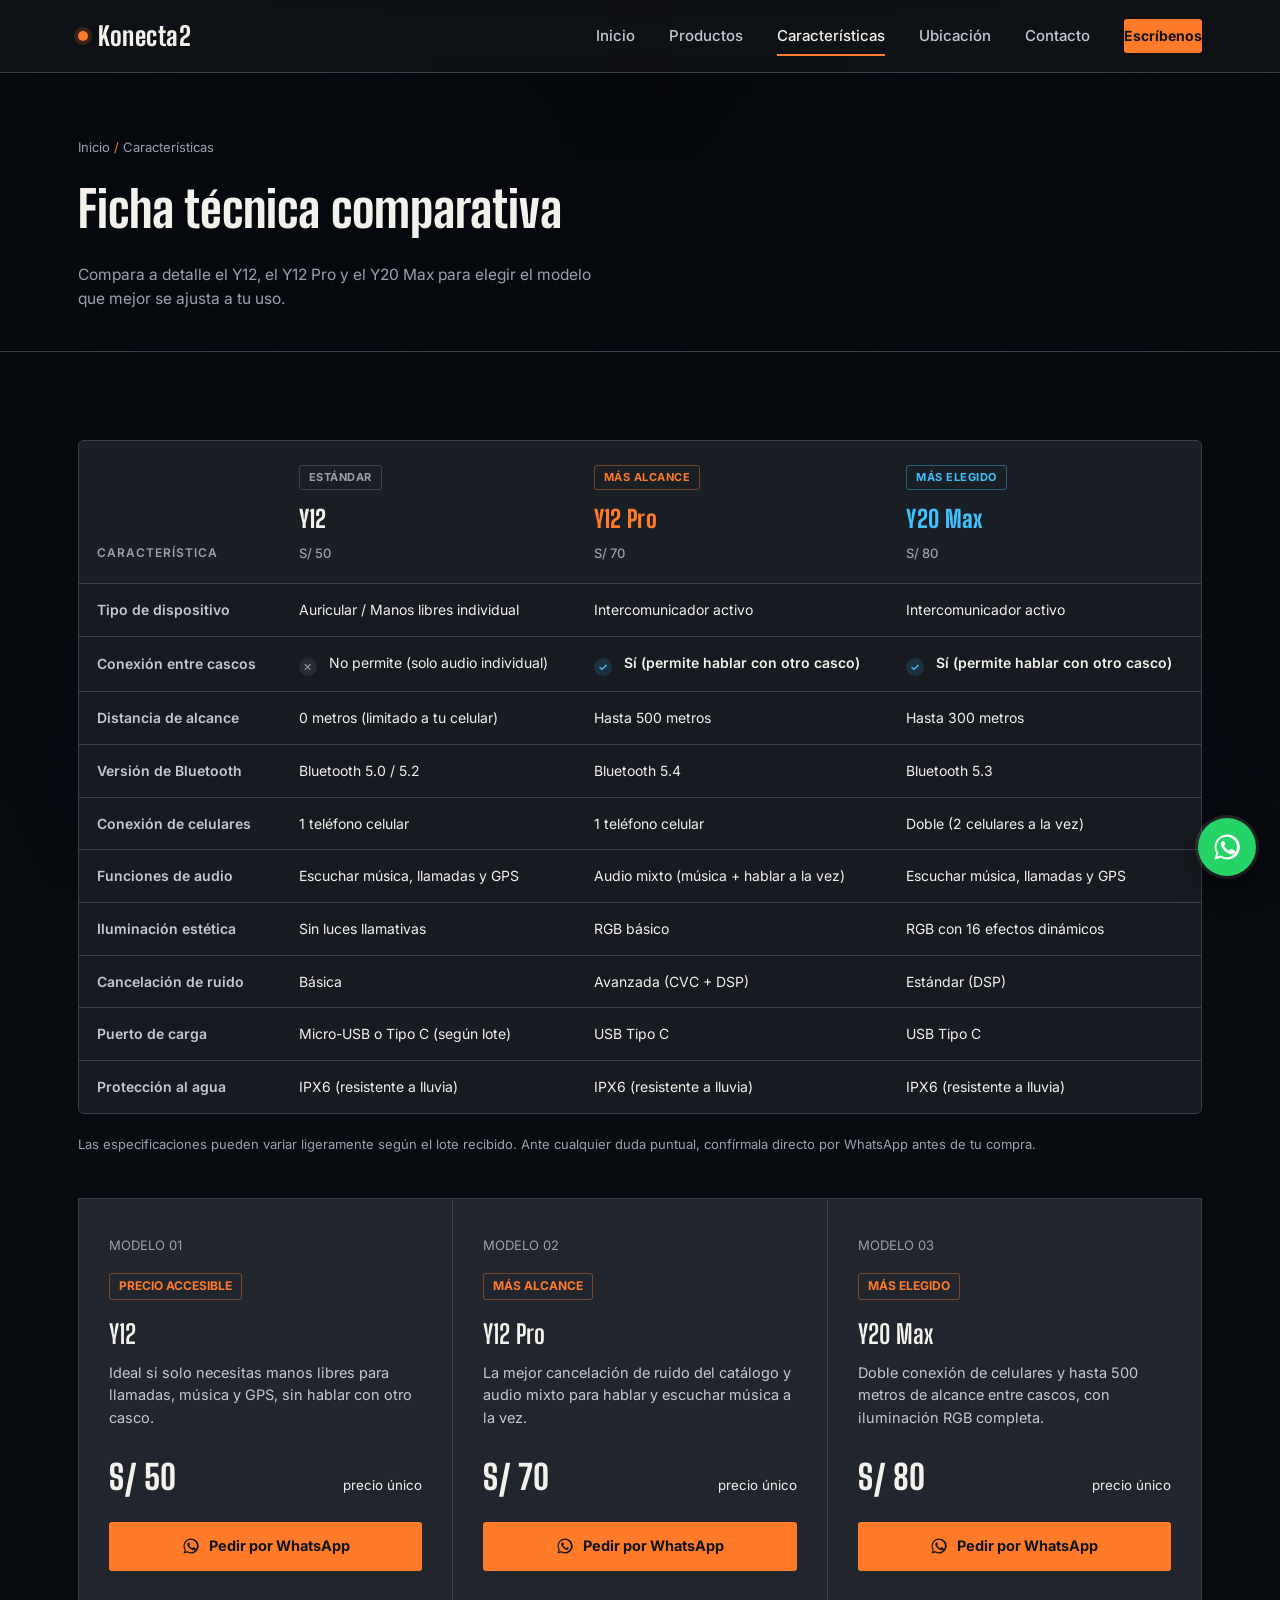
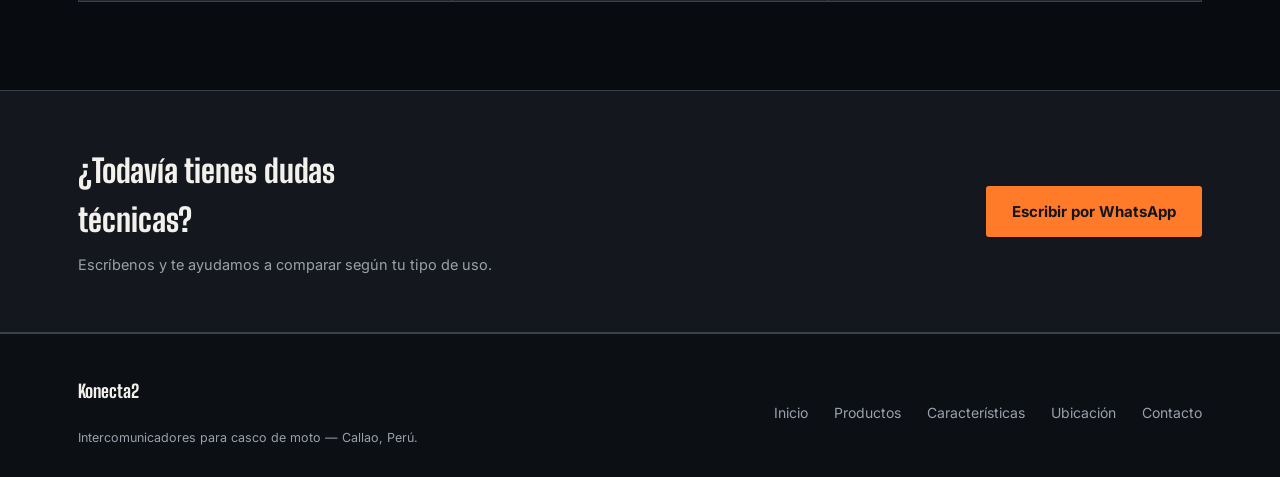
==== commit 8285b53f: "Add files via upload" ====
--- a/caracteristicas.html
+++ b/caracteristicas.html
@@ -209,7 +209,7 @@
                 <th class="col-modelo modelo-y12pro">
 
                   <span class="badge-modelo badge-ambar">
-                    Más elegido
+                    Más alcance
                   </span>
 
                   Y12 Pro
@@ -224,7 +224,7 @@
                 <th class="col-modelo modelo-y20max">
 
                   <span class="badge-modelo badge-onda">
-                    Más alcance
+                    Más elegido
                   </span>
 
                   Y20 Max
@@ -512,7 +512,7 @@
           <article class="tarjeta-producto">
 
             <span class="modelo-num">
-              MODELO 03
+              MODELO 01
             </span>
 
             <span class="destacado">
@@ -575,7 +575,7 @@
             </span>
 
             <span class="destacado">
-              MÁS ELEGIDO
+              MÁS ALCANCE
             </span>
 
             <h3>
@@ -632,11 +632,11 @@
           <article class="tarjeta-producto">
 
             <span class="modelo-num">
-              MODELO 01
+              MODELO 03
             </span>
 
             <span class="destacado">
-              MÁS ALCANCE
+              MÁS ELEGIDO
             </span>
 
             <h3>
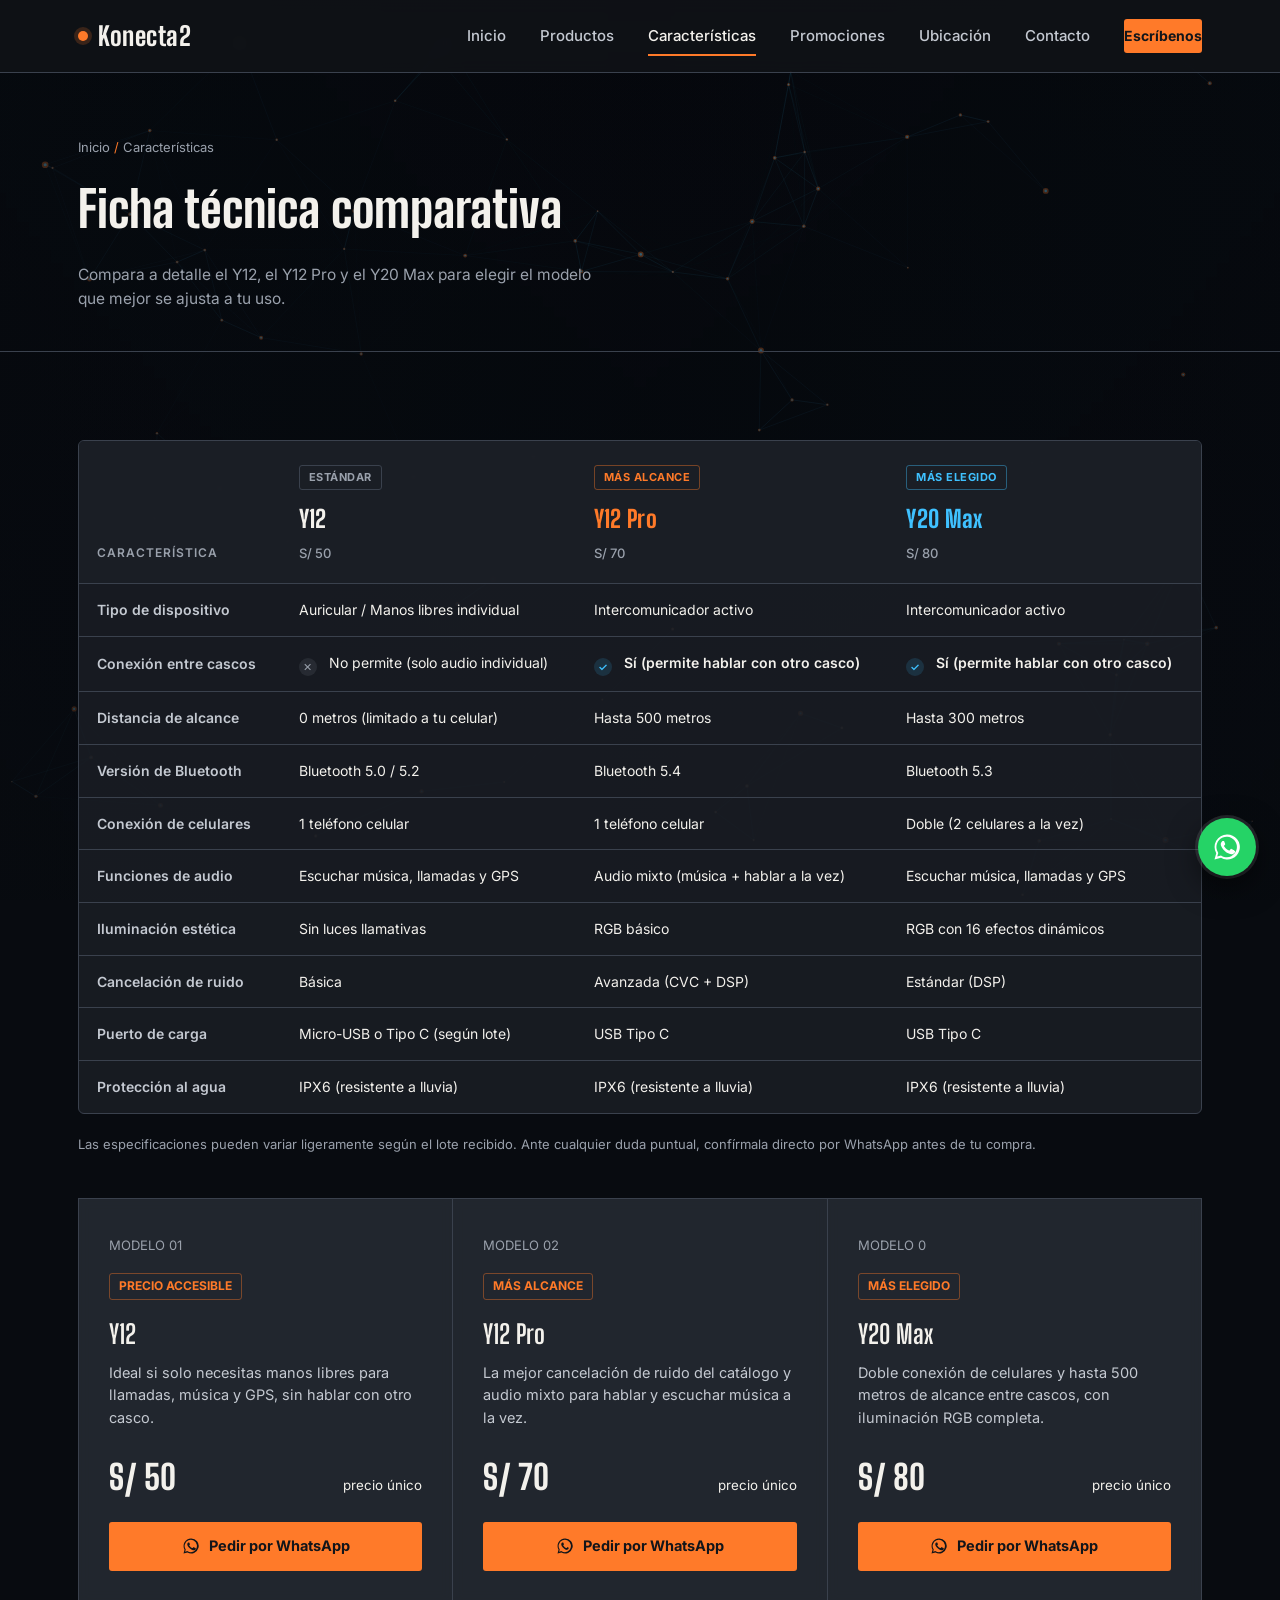
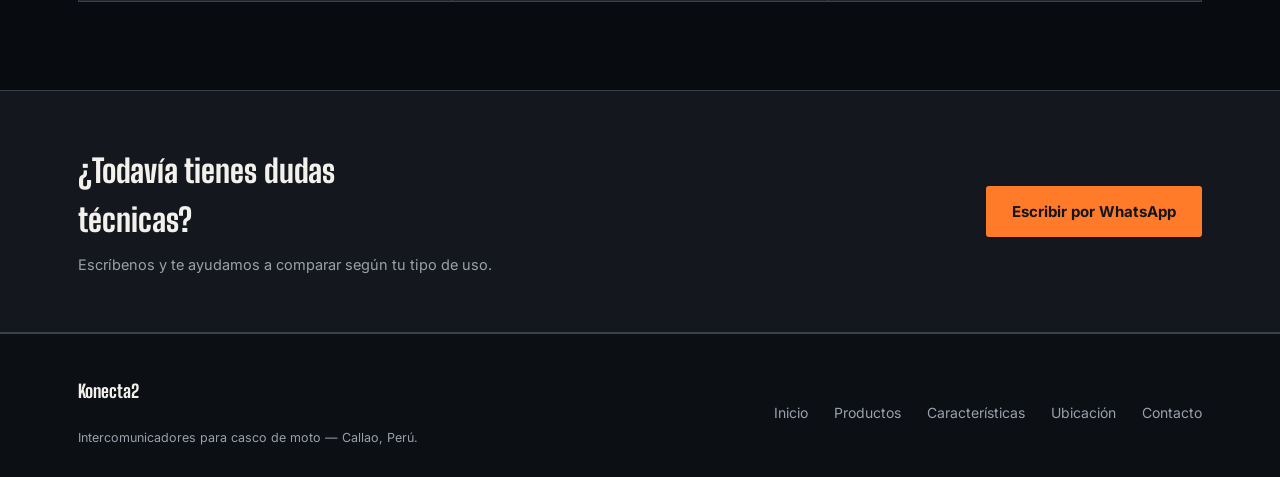
==== commit 0aa8bafd: "Add files via upload" ====
--- a/caracteristicas.html
+++ b/caracteristicas.html
@@ -98,6 +98,10 @@
           Características
         </a>
 
+        <a href="promociones.html">
+          Promociones
+        </a>
+
         <a href="ubicacion.html">
           Ubicación
         </a>
@@ -632,7 +636,7 @@
           <article class="tarjeta-producto">
 
             <span class="modelo-num">
-              MODELO 03
+              MODELO 0
             </span>
 
             <span class="destacado">
